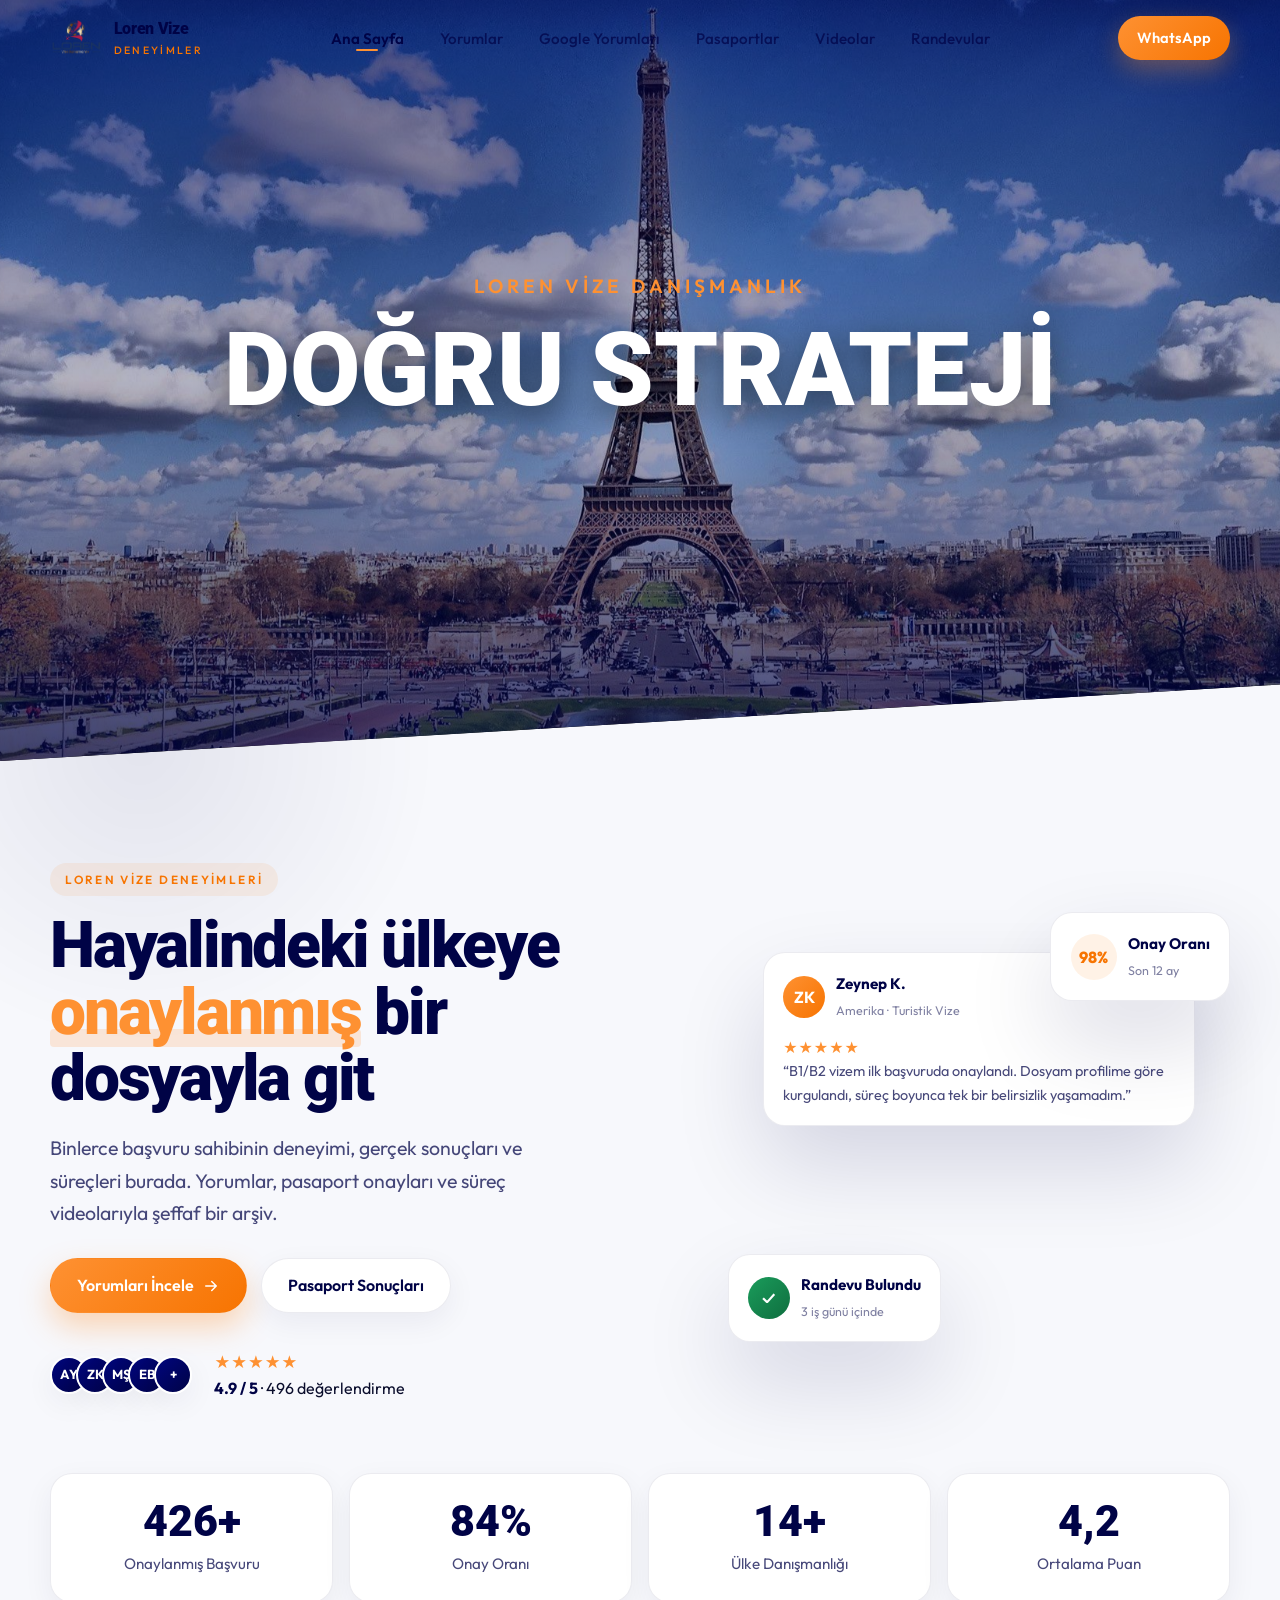
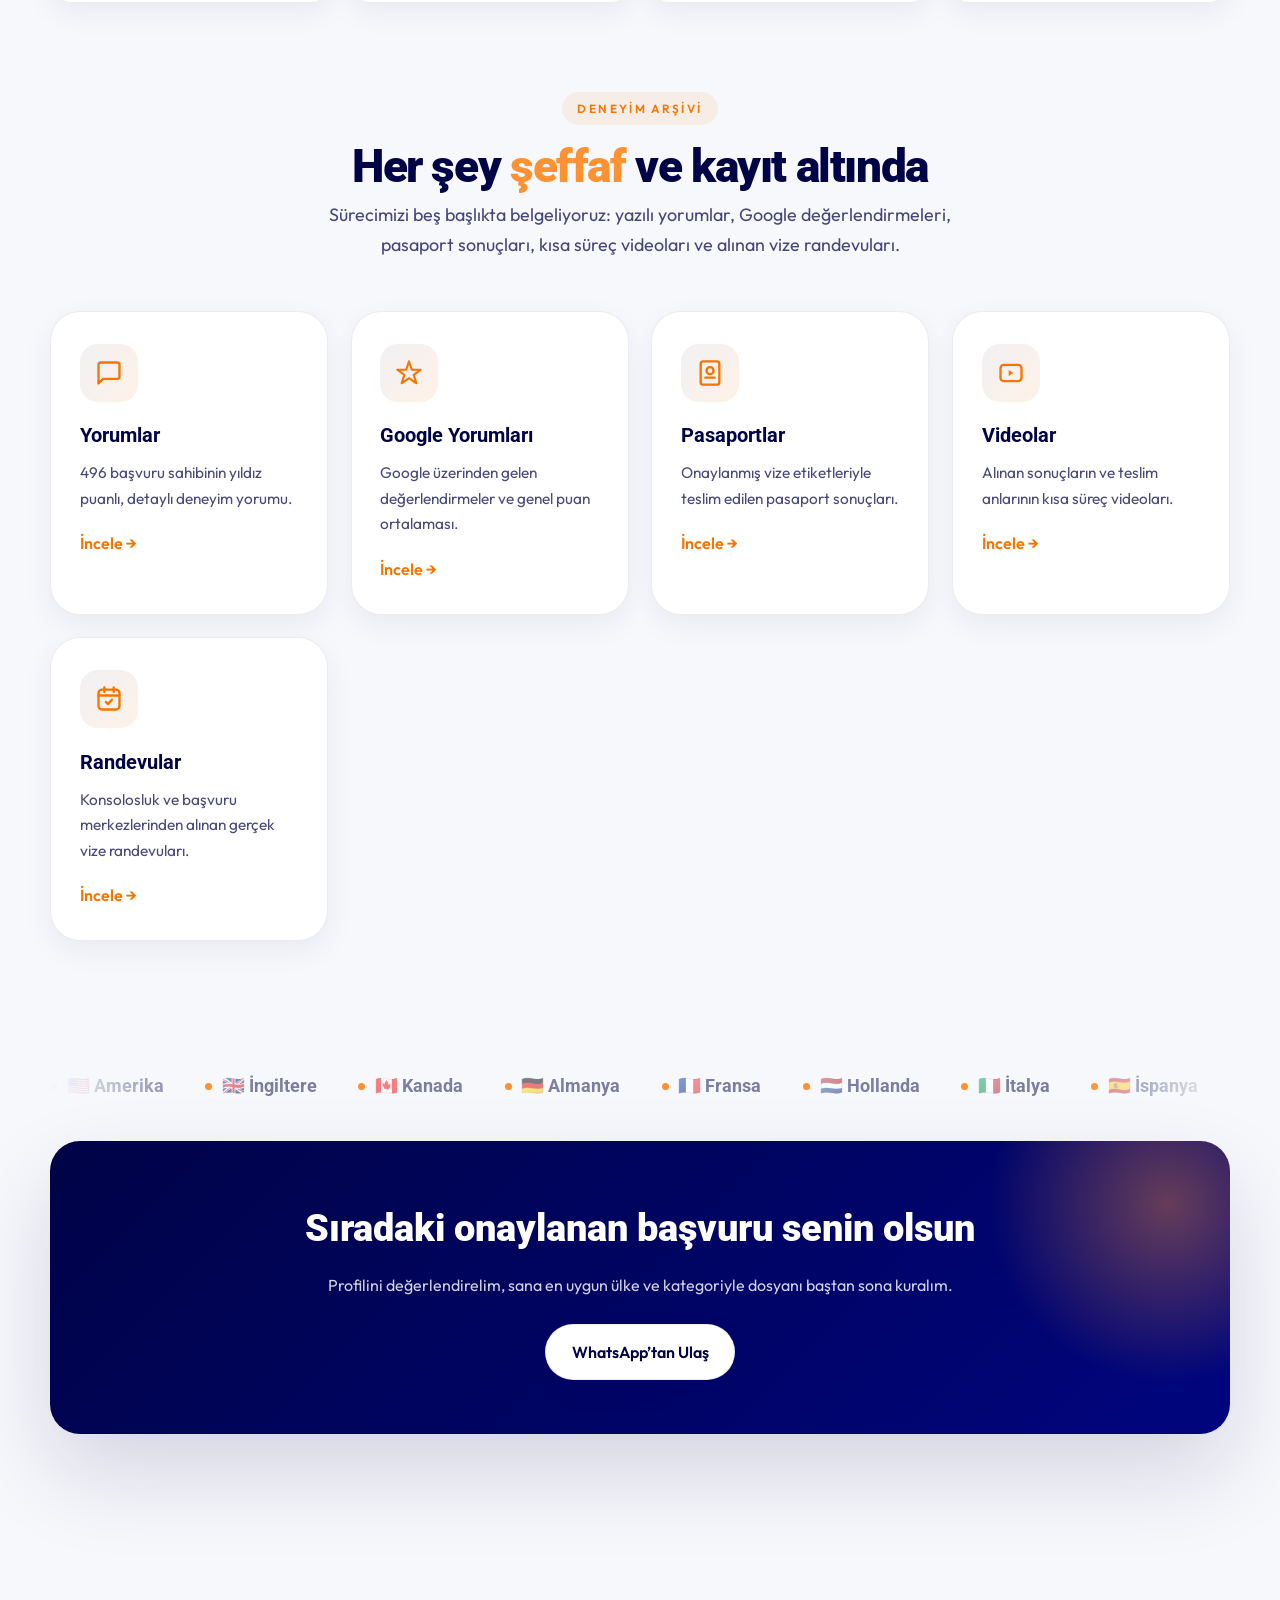
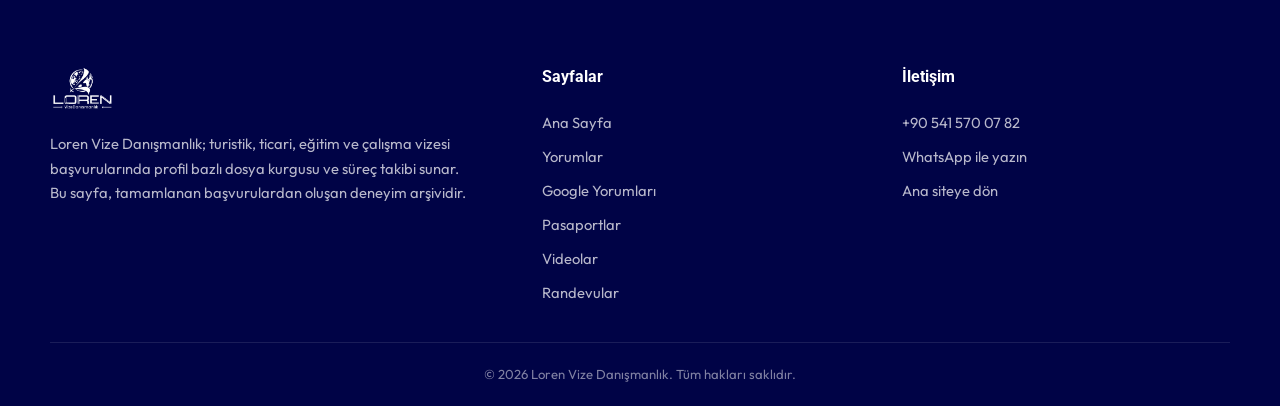
==== deneyimler.html @ 6b0c1088 "guncel" ====
<!doctype html>
<html lang="tr">
  <head>
    <meta charset="UTF-8" />
    <meta name="viewport" content="width=device-width, initial-scale=1.0" />
    <title>Loren Vize Deneyimler | Başarılı Vize Başvuruları</title>
    <meta
      name="description"
      content="Loren Vize Danışmanlık ile tamamlanan başarılı vize başvuruları, gerçek deneyimler, yorumlar, pasaport sonuçları ve süreç videoları."
    />
    <link rel="icon" href="logo.png" />
    <link rel="preconnect" href="https://fonts.googleapis.com" />
    <link rel="preconnect" href="https://fonts.gstatic.com" crossorigin />
    <link
      href="https://fonts.googleapis.com/css2?family=Outfit:wght@300;400;500;600;700&family=Roboto:wght@500;700;900&display=swap"
      rel="stylesheet"
    />
    <link rel="stylesheet" href="assets/site.css" />
  </head>
  <body>
    <div id="header-mount"></div>

    <main>
      <!-- 3D PARALLAX HERO -->
      <section class="hero-parallax-container" id="hero-container">
        <!-- Arka plan katmanı (z-1): çapraz geçişli görseller -->
        <div class="parallax-layer bg-layer" id="bg-layer">
          <img class="bg-slide active" src="assets/hero/bg1.jpg" alt="" onerror="this.style.display='none'" />
          <img class="bg-slide" src="assets/hero/bg2.jpg" alt="" onerror="this.style.display='none'" />
          <img class="bg-slide" src="assets/hero/bg3.jpg" alt="" onerror="this.style.display='none'" />
          <div class="bg-overlay"></div>
        </div>

        <!-- Yazı katmanı (z-2): ortalanmış, değişen başlık -->
        <div class="parallax-layer text-layer" id="text-layer">
          <div class="text-wrapper">
            <span class="eyebrow-text">Loren Vize Danışmanlık</span>
            <h1 class="main-title" id="rotating-text">DOĞRU STRATEJİ</h1>
          </div>
        </div>

        <!-- Ön plan katmanı (z-3): şeffaf PNG, alta yaslı -->
        <div class="parallax-layer fg-layer" id="fg-layer">
          <img src="assets/hero/people.png" alt="" onerror="this.style.display='none'" />
        </div>
      </section>

      <!-- HERO -->
      <section class="hero">
        <div class="container">
          <div class="hero-grid">
            <div class="hero-copy">
              <span class="eyebrow" data-reveal>Loren Vize Deneyimleri</span>
              <h1 data-reveal data-delay="1">
                Hayalindeki ülkeye <em>onaylanmış</em> bir dosyayla git
              </h1>
              <p class="lead" data-reveal data-delay="2">
                Binlerce başvuru sahibinin deneyimi, gerçek sonuçları ve
                süreçleri burada. Yorumlar, pasaport onayları ve süreç
                videolarıyla şeffaf bir arşiv.
              </p>
              <div class="hero-actions" data-reveal data-delay="3">
                <a class="btn btn-primary" href="yorumlar.html">
                  Yorumları İncele
                  <svg width="18" height="18" viewBox="0 0 24 24" fill="none">
                    <path d="M5 12h14M13 6l6 6-6 6" stroke="currentColor" stroke-width="2" stroke-linecap="round" stroke-linejoin="round"/>
                  </svg>
                </a>
                <a class="btn btn-ghost" href="pasaportlar.html">Pasaport Sonuçları</a>
              </div>
              <div class="hero-trust" data-reveal data-delay="4">
                <div class="avatars">
                  <span>AY</span><span>ZK</span><span>MŞ</span><span>EB</span><span>+</span>
                </div>
                <div>
                  <span class="stars">★★★★★</span>
                  <div><strong>4.9 / 5</strong> · 496 değerlendirme</div>
                </div>
              </div>
            </div>

            <div class="hero-visual" data-reveal data-delay="2">
              <div class="float-card float-card--main">
                <div class="rev-top">
                  <div class="ava">ZK</div>
                  <div class="who">
                    <b>Zeynep K.</b>
                    <small>Amerika · Turistik Vize</small>
                  </div>
                </div>
                <span class="stars">★★★★★</span>
                <p>“B1/B2 vizem ilk başvuruda onaylandı. Dosyam profilime göre kurgulandı, süreç boyunca tek bir belirsizlik yaşamadım.”</p>
              </div>
              <div class="float-card float-card--badge">
                <div class="badge-ring">98%</div>
                <div class="who"><b>Onay Oranı</b><small>Son 12 ay</small></div>
              </div>
              <div class="float-card float-card--mini">
                <div class="ava" style="background:linear-gradient(135deg,#1a9c5b,#0f6e3f)">✓</div>
                <div class="who"><b>Randevu Bulundu</b><small>3 iş günü içinde</small></div>
              </div>
            </div>
          </div>
        </div>
      </section>

      <!-- STATS -->
      <section class="section" style="padding-top:0">
        <div class="container">
          <div class="stats">
            <div class="stat-card" data-reveal>
              <div class="stat-num" data-count="496" data-suffix="+">0</div>
              <div class="stat-label">Onaylanmış Başvuru</div>
            </div>
            <div class="stat-card" data-reveal data-delay="1">
              <div class="stat-num" data-count="98" data-suffix="%">0</div>
              <div class="stat-label">Onay Oranı</div>
            </div>
            <div class="stat-card" data-reveal data-delay="2">
              <div class="stat-num" data-count="16" data-suffix="+">0</div>
              <div class="stat-label">Ülke Danışmanlığı</div>
            </div>
            <div class="stat-card" data-reveal data-delay="3">
              <div class="stat-num" data-count="4.9" data-decimals="1">0</div>
              <div class="stat-label">Ortalama Puan</div>
            </div>
          </div>
        </div>
      </section>

      <!-- QUICK LINKS -->
      <section class="section" style="padding-top:0">
        <div class="container">
          <div class="section-head">
            <span class="eyebrow" data-reveal>Deneyim Arşivi</span>
            <h2 class="section-title" data-reveal data-delay="1">
              Her şey <em>şeffaf</em> ve kayıt altında
            </h2>
            <p class="section-sub" data-reveal data-delay="2">
              Sürecimizi beş başlıkta belgeliyoruz: yazılı yorumlar, Google
              değerlendirmeleri, pasaport sonuçları, kısa süreç videoları ve
              alınan vize randevuları.
            </p>
          </div>

          <div class="cards">
            <a class="feature-card" href="yorumlar.html" data-reveal>
              <div class="feature-icon">
                <svg viewBox="0 0 24 24" fill="none"><path d="M21 15a2 2 0 0 1-2 2H7l-4 4V5a2 2 0 0 1 2-2h14a2 2 0 0 1 2 2z" stroke="currentColor" stroke-width="2" stroke-linecap="round" stroke-linejoin="round"/></svg>
              </div>
              <h3>Yorumlar</h3>
              <p>496 başvuru sahibinin yıldız puanlı, detaylı deneyim yorumu.</p>
              <span class="feature-link">İncele →</span>
            </a>
            <a class="feature-card" href="google-yorumlari.html" data-reveal data-delay="1">
              <div class="feature-icon">
                <svg viewBox="0 0 24 24" fill="none"><path d="M12 2l2.4 7.2H22l-6 4.4 2.3 7.2L12 16.4 5.7 20.8 8 13.6 2 9.2h7.6z" stroke="currentColor" stroke-width="1.8" stroke-linejoin="round"/></svg>
              </div>
              <h3>Google Yorumları</h3>
              <p>Google üzerinden gelen değerlendirmeler ve genel puan ortalaması.</p>
              <span class="feature-link">İncele →</span>
            </a>
            <a class="feature-card" href="pasaportlar.html" data-reveal data-delay="2">
              <div class="feature-icon">
                <svg viewBox="0 0 24 24" fill="none"><path d="M4 4a2 2 0 0 1 2-2h12a2 2 0 0 1 2 2v16a2 2 0 0 1-2 2H6a2 2 0 0 1-2-2z" stroke="currentColor" stroke-width="2"/><circle cx="12" cy="10" r="3" stroke="currentColor" stroke-width="2"/><path d="M8 16h8" stroke="currentColor" stroke-width="2" stroke-linecap="round"/></svg>
              </div>
              <h3>Pasaportlar</h3>
              <p>Onaylanmış vize etiketleriyle teslim edilen pasaport sonuçları.</p>
              <span class="feature-link">İncele →</span>
            </a>
            <a class="feature-card" href="videolar.html" data-reveal data-delay="3">
              <div class="feature-icon">
                <svg viewBox="0 0 24 24" fill="none"><rect x="3" y="5" width="18" height="14" rx="3" stroke="currentColor" stroke-width="2"/><path d="M10 9.5v5l4-2.5z" fill="currentColor"/></svg>
              </div>
              <h3>Videolar</h3>
              <p>Alınan sonuçların ve teslim anlarının kısa süreç videoları.</p>
              <span class="feature-link">İncele →</span>
            </a>
            <a class="feature-card" href="randevular.html" data-reveal data-delay="4">
              <div class="feature-icon">
                <svg viewBox="0 0 24 24" fill="none"><rect x="3" y="4" width="18" height="17" rx="3" stroke="currentColor" stroke-width="2"/><path d="M3 9h18M8 2v4M16 2v4" stroke="currentColor" stroke-width="2" stroke-linecap="round"/><path d="M9.3 14.6l1.8 1.8 3.4-3.8" stroke="currentColor" stroke-width="2" stroke-linecap="round" stroke-linejoin="round"/></svg>
              </div>
              <h3>Randevular</h3>
              <p>Konsolosluk ve başvuru merkezlerinden alınan gerçek vize randevuları.</p>
              <span class="feature-link">İncele →</span>
            </a>
          </div>
        </div>
      </section>

      <!-- MARQUEE -->
      <section class="section" style="padding-block:clamp(1.5rem,4vw,2.5rem)">
        <div class="container">
          <div class="marquee" data-reveal>
            <div class="marquee-track" id="countryMarquee"></div>
          </div>
        </div>
      </section>

      <!-- CTA -->
      <section class="section" style="padding-top:0">
        <div class="container">
          <div class="cta-band" data-reveal>
            <h2>Sıradaki onaylanan başvuru senin olsun</h2>
            <p>
              Profilini değerlendirelim, sana en uygun ülke ve kategoriyle
              dosyanı baştan sona kuralım.
            </p>
            <a class="btn btn-ghost" id="ctaWhats" href="#" target="_blank" rel="noreferrer">
              WhatsApp’tan Ulaş
            </a>
          </div>
        </div>
      </section>
    </main>

    <div id="footer-mount"></div>

    <script src="assets/site.js"></script>
    <script>
      document.addEventListener("loren:ready", function () {
        var cta = document.getElementById("ctaWhats");
        if (cta) cta.href = window.LorenUtil.whatsapp;
        var countries = [
          "🇺🇸 Amerika", "🇬🇧 İngiltere", "🇨🇦 Kanada", "🇩🇪 Almanya",
          "🇫🇷 Fransa", "🇳🇱 Hollanda", "🇮🇹 İtalya", "🇪🇸 İspanya",
          "🇪🇺 Schengen", "🇦🇪 Dubai", "🇨🇭 İsviçre", "🇬🇷 Yunanistan",
          "🇦🇹 Avusturya", "🇧🇪 Belçika", "🇯🇵 Japonya",
        ];
        var track = document.getElementById("countryMarquee");
        if (track) {
          var html = countries
            .concat(countries)
            .map(function (c) {
              return "<span>" + c + "</span>";
            })
            .join("");
          track.innerHTML = html;
        }
      });
    </script>
  </body>
</html>
---- assets/site.css ----
/* ============================================================
   Loren Vize Deneyimler — paylaşımlı stil
   Renk paleti vize360 temasından alınmıştır.
   ============================================================ */
:root {
  --navy: #000346;
  --navy-light: #00057e;
  --navy-dark: #00010e;
  --orange: #fe9132;
  --orange-light: #feaf6a;
  --orange-dark: #f77401;

  --ink: #0a0d2c;
  --ink-soft: rgba(0, 3, 70, 0.72);
  --ink-faint: rgba(0, 3, 70, 0.5);
  --line: rgba(0, 3, 70, 0.08);
  --line-soft: rgba(0, 3, 70, 0.05);

  --bg: #f7f8fc;
  --surface: #ffffff;
  --shadow-sm: 0 10px 30px rgba(0, 3, 70, 0.06);
  --shadow-md: 0 22px 50px rgba(0, 3, 70, 0.1);
  --shadow-lg: 0 40px 90px rgba(0, 3, 70, 0.14);

  --radius: 22px;
  --radius-lg: 30px;
  --maxw: 1180px;

  --header-h: 76px;
  --ease: cubic-bezier(0.22, 1, 0.36, 1);
}

* {
  box-sizing: border-box;
}

html {
  scroll-behavior: smooth;
}

body {
  margin: 0;
  font-family: "Outfit", system-ui, -apple-system, sans-serif;
  color: var(--ink);
  background: var(--bg);
  line-height: 1.65;
  overflow-x: hidden;
  -webkit-font-smoothing: antialiased;
}

img {
  max-width: 100%;
  display: block;
}

a {
  color: inherit;
  text-decoration: none;
}

.container {
  width: min(100% - 2.5rem, var(--maxw));
  margin-inline: auto;
}

/* Decorative background blobs */
body::before,
body::after {
  content: "";
  position: fixed;
  z-index: -1;
  border-radius: 50%;
  filter: blur(14px);
  pointer-events: none;
}
body::before {
  top: -12vh;
  right: -10vw;
  width: 42vw;
  height: 42vw;
  min-width: 360px;
  min-height: 360px;
  background: radial-gradient(circle, rgba(254, 145, 50, 0.14), transparent 70%);
}
body::after {
  bottom: -16vh;
  left: -12vw;
  width: 46vw;
  height: 46vw;
  min-width: 380px;
  min-height: 380px;
  background: radial-gradient(circle, rgba(0, 3, 70, 0.08), transparent 70%);
}

/* ============================================================
   Header / Nav
   ============================================================ */
.site-header {
  position: sticky;
  top: 0;
  z-index: 50;
  transition: background 0.4s var(--ease), box-shadow 0.4s var(--ease),
    backdrop-filter 0.4s var(--ease);
}
.site-header.scrolled {
  background: rgba(255, 255, 255, 0.82);
  backdrop-filter: blur(16px);
  box-shadow: 0 1px 0 var(--line), 0 14px 30px rgba(0, 3, 70, 0.06);
}
.nav {
  height: var(--header-h);
  display: flex;
  align-items: center;
  justify-content: space-between;
  gap: 1rem;
}
.nav-brand {
  display: flex;
  align-items: center;
  gap: 0.7rem;
  font-family: "Roboto", sans-serif;
  font-weight: 900;
  letter-spacing: -0.02em;
  color: var(--navy);
}
.nav-brand img {
  height: 42px;
  width: auto;
}
.nav-brand small {
  display: block;
  font-family: "Outfit", sans-serif;
  font-weight: 500;
  font-size: 0.66rem;
  letter-spacing: 0.22em;
  color: var(--orange-dark);
}
.nav-links {
  display: flex;
  align-items: center;
  gap: 0.35rem;
  list-style: none;
  margin: 0;
  padding: 0;
}
.nav-links a {
  position: relative;
  padding: 0.55rem 0.95rem;
  border-radius: 999px;
  font-size: 0.95rem;
  font-weight: 500;
  color: var(--ink-soft);
  transition: color 0.25s var(--ease), background 0.25s var(--ease);
}
.nav-links a::after {
  content: "";
  position: absolute;
  left: 50%;
  bottom: 0.32rem;
  width: 0;
  height: 2px;
  border-radius: 2px;
  background: var(--orange);
  transform: translateX(-50%);
  transition: width 0.3s var(--ease);
}
.nav-links a:hover {
  color: var(--navy);
  background: rgba(0, 3, 70, 0.04);
}
.nav-links a.active {
  color: var(--navy);
  font-weight: 600;
}
.nav-links a.active::after {
  width: 22px;
}
.nav-cta {
  display: inline-flex;
  align-items: center;
  gap: 0.45rem;
  padding: 0.6rem 1.2rem;
  border-radius: 999px;
  font-weight: 600;
  font-size: 0.92rem;
  color: #fff;
  background: linear-gradient(135deg, var(--orange), var(--orange-dark));
  box-shadow: 0 10px 24px rgba(254, 145, 50, 0.35);
  transition: transform 0.25s var(--ease), box-shadow 0.25s var(--ease);
}
.nav-cta:hover {
  transform: translateY(-2px);
  box-shadow: 0 16px 32px rgba(254, 145, 50, 0.45);
}
.nav-toggle {
  display: none;
  width: 44px;
  height: 44px;
  border: 1px solid var(--line);
  border-radius: 12px;
  background: #fff;
  cursor: pointer;
  flex-direction: column;
  align-items: center;
  justify-content: center;
  gap: 5px;
}
.nav-toggle span {
  width: 20px;
  height: 2px;
  background: var(--navy);
  border-radius: 2px;
  transition: transform 0.3s var(--ease), opacity 0.3s var(--ease);
}

/* ============================================================
   Section helpers
   ============================================================ */
.section {
  padding: clamp(3rem, 7vw, 6rem) 0;
}
.section-head {
  max-width: 640px;
  margin: 0 auto clamp(2rem, 4vw, 3.2rem);
  text-align: center;
}
.eyebrow {
  display: inline-flex;
  align-items: center;
  gap: 0.5rem;
  padding: 0.4rem 0.95rem;
  border-radius: 999px;
  background: rgba(254, 145, 50, 0.1);
  color: var(--orange-dark);
  font-size: 0.74rem;
  font-weight: 600;
  letter-spacing: 0.2em;
  text-transform: uppercase;
}
.section-title {
  margin: 1rem 0 0.6rem;
  font-family: "Roboto", sans-serif;
  font-weight: 900;
  letter-spacing: -0.03em;
  line-height: 1.08;
  font-size: clamp(1.8rem, 4vw, 2.9rem);
  color: var(--navy);
}
.section-title em {
  font-style: normal;
  color: var(--orange);
}
.section-sub {
  margin: 0;
  color: var(--ink-soft);
  font-size: clamp(1rem, 1.6vw, 1.12rem);
}

/* ============================================================
   Buttons
   ============================================================ */
.btn {
  display: inline-flex;
  align-items: center;
  gap: 0.55rem;
  padding: 0.85rem 1.6rem;
  border-radius: 999px;
  font-weight: 600;
  font-size: 1rem;
  cursor: pointer;
  border: 1px solid transparent;
  transition: transform 0.25s var(--ease), box-shadow 0.25s var(--ease),
    background 0.25s var(--ease), color 0.25s var(--ease);
}
.btn-primary {
  color: #fff;
  background: linear-gradient(135deg, var(--orange), var(--orange-dark));
  box-shadow: 0 14px 30px rgba(254, 145, 50, 0.35);
}
.btn-primary:hover {
  transform: translateY(-3px);
  box-shadow: 0 20px 40px rgba(254, 145, 50, 0.45);
}
.btn-ghost {
  color: var(--navy);
  background: #fff;
  border-color: var(--line);
  box-shadow: var(--shadow-sm);
}
.btn-ghost:hover {
  transform: translateY(-3px);
  box-shadow: var(--shadow-md);
}

/* ============================================================
   Hero
   ============================================================ */
.hero {
  position: relative;
  padding: clamp(3rem, 8vw, 6.5rem) 0 clamp(2.5rem, 6vw, 4.5rem);
}
.hero-grid {
  display: grid;
  grid-template-columns: 1.1fr 0.9fr;
  gap: clamp(2rem, 5vw, 4rem);
  align-items: center;
}
.hero h1 {
  font-family: "Roboto", sans-serif;
  font-weight: 900;
  letter-spacing: -0.035em;
  line-height: 1.04;
  font-size: clamp(2.3rem, 5.4vw, 4rem);
  color: var(--navy);
  margin: 1.1rem 0 1.1rem;
}
.hero h1 em {
  font-style: normal;
  position: relative;
  color: var(--orange);
  white-space: nowrap;
}
.hero h1 em::after {
  content: "";
  position: absolute;
  left: 0;
  right: 0;
  bottom: 0.05em;
  height: 0.28em;
  background: rgba(254, 145, 50, 0.18);
  border-radius: 4px;
  z-index: -1;
}
.hero p.lead {
  font-size: clamp(1.05rem, 1.8vw, 1.22rem);
  color: var(--ink-soft);
  max-width: 34rem;
}
.hero-actions {
  display: flex;
  flex-wrap: wrap;
  gap: 0.9rem;
  margin-top: 1.8rem;
}
.hero-trust {
  display: flex;
  align-items: center;
  gap: 1.4rem;
  margin-top: 2.2rem;
  flex-wrap: wrap;
}
.hero-trust .stars {
  font-size: 1.1rem;
}
.hero-trust strong {
  color: var(--navy);
}
.avatars {
  display: flex;
}
.avatars span {
  width: 38px;
  height: 38px;
  border-radius: 50%;
  border: 2px solid #fff;
  margin-left: -12px;
  display: grid;
  place-items: center;
  font-size: 0.82rem;
  font-weight: 700;
  color: #fff;
  background: linear-gradient(135deg, var(--navy-light), var(--navy));
  box-shadow: var(--shadow-sm);
}
.avatars span:first-child {
  margin-left: 0;
}

/* Hero visual card stack */
.hero-visual {
  position: relative;
  min-height: 420px;
}
.float-card {
  position: absolute;
  background: var(--surface);
  border: 1px solid var(--line);
  border-radius: var(--radius);
  box-shadow: var(--shadow-lg);
  padding: 1.1rem 1.2rem;
}
.float-card--main {
  inset: 0 0 auto 0;
  margin: 0 auto;
  width: 86%;
  top: 30px;
  z-index: 2;
}
.float-card--badge {
  top: -10px;
  right: 0;
  display: flex;
  align-items: center;
  gap: 0.7rem;
  z-index: 3;
  animation: floaty 5s ease-in-out infinite;
}
.float-card--mini {
  bottom: 0;
  left: 0;
  z-index: 3;
  display: flex;
  align-items: center;
  gap: 0.7rem;
  animation: floaty 6s ease-in-out infinite reverse;
}
.float-card .rev-top {
  display: flex;
  align-items: center;
  gap: 0.7rem;
  margin-bottom: 0.7rem;
}
.float-card .ava {
  width: 42px;
  height: 42px;
  border-radius: 50%;
  background: linear-gradient(135deg, var(--orange), var(--orange-dark));
  color: #fff;
  display: grid;
  place-items: center;
  font-weight: 700;
}
.float-card .who b {
  display: block;
  color: var(--navy);
  font-size: 0.95rem;
}
.float-card .who small {
  color: var(--ink-faint);
  font-size: 0.78rem;
}
.float-card p {
  margin: 0;
  font-size: 0.9rem;
  color: var(--ink-soft);
}
.badge-ring {
  width: 46px;
  height: 46px;
  border-radius: 50%;
  display: grid;
  place-items: center;
  background: rgba(254, 145, 50, 0.12);
  color: var(--orange-dark);
  font-weight: 800;
}

@keyframes floaty {
  0%,
  100% {
    transform: translateY(0);
  }
  50% {
    transform: translateY(-12px);
  }
}

/* ============================================================
   Stats strip
   ============================================================ */
.stats {
  display: grid;
  grid-template-columns: repeat(4, 1fr);
  gap: 1rem;
}
.stat-card {
  background: var(--surface);
  border: 1px solid var(--line);
  border-radius: var(--radius);
  padding: 1.6rem 1.4rem;
  text-align: center;
  box-shadow: var(--shadow-sm);
  transition: transform 0.3s var(--ease), box-shadow 0.3s var(--ease);
}
.stat-card:hover {
  transform: translateY(-6px);
  box-shadow: var(--shadow-md);
}
.stat-num {
  font-family: "Roboto", sans-serif;
  font-weight: 900;
  font-size: clamp(1.9rem, 4vw, 2.7rem);
  color: var(--navy);
  line-height: 1;
}
.stat-num em {
  font-style: normal;
  color: var(--orange);
}
.stat-label {
  margin-top: 0.5rem;
  color: var(--ink-soft);
  font-size: 0.95rem;
}

/* ============================================================
   Feature / quicklink cards
   ============================================================ */
.cards {
  display: grid;
  grid-template-columns: repeat(auto-fit, minmax(250px, 1fr));
  gap: 1.4rem;
}
.feature-card {
  position: relative;
  background: var(--surface);
  border: 1px solid var(--line);
  border-radius: var(--radius-lg);
  padding: 2rem 1.8rem;
  overflow: hidden;
  box-shadow: var(--shadow-sm);
  transition: transform 0.35s var(--ease), box-shadow 0.35s var(--ease);
}
.feature-card::before {
  content: "";
  position: absolute;
  inset: 0;
  background: linear-gradient(160deg, rgba(254, 145, 50, 0.08), transparent 55%);
  opacity: 0;
  transition: opacity 0.35s var(--ease);
}
.feature-card:hover {
  transform: translateY(-8px);
  box-shadow: var(--shadow-lg);
}
.feature-card:hover::before {
  opacity: 1;
}
.feature-icon {
  position: relative;
  width: 58px;
  height: 58px;
  border-radius: 18px;
  display: grid;
  place-items: center;
  background: linear-gradient(135deg, rgba(0, 3, 70, 0.06), rgba(254, 145, 50, 0.12));
  color: var(--orange-dark);
  margin-bottom: 1.1rem;
}
.feature-icon svg {
  width: 28px;
  height: 28px;
}
.feature-card h3 {
  position: relative;
  margin: 0 0 0.5rem;
  font-family: "Roboto", sans-serif;
  font-size: 1.25rem;
  color: var(--navy);
}
.feature-card p {
  position: relative;
  margin: 0 0 1.2rem;
  color: var(--ink-soft);
  font-size: 0.96rem;
}
.feature-link {
  position: relative;
  display: inline-flex;
  align-items: center;
  gap: 0.4rem;
  font-weight: 600;
  color: var(--orange-dark);
  transition: gap 0.25s var(--ease);
}
.feature-card:hover .feature-link {
  gap: 0.75rem;
}

/* ============================================================
   Marquee
   ============================================================ */
.marquee {
  overflow: hidden;
  -webkit-mask-image: linear-gradient(90deg, transparent, #000 12%, #000 88%, transparent);
  mask-image: linear-gradient(90deg, transparent, #000 12%, #000 88%, transparent);
}
.marquee-track {
  display: flex;
  gap: 2.6rem;
  width: max-content;
  animation: marquee 32s linear infinite;
}
.marquee:hover .marquee-track {
  animation-play-state: paused;
}
.marquee-track span {
  font-family: "Roboto", sans-serif;
  font-weight: 700;
  font-size: 1.15rem;
  color: var(--ink-faint);
  white-space: nowrap;
  display: inline-flex;
  align-items: center;
  gap: 0.6rem;
}
.marquee-track span::before {
  content: "";
  width: 7px;
  height: 7px;
  border-radius: 50%;
  background: var(--orange);
}
@keyframes marquee {
  to {
    transform: translateX(-50%);
  }
}

/* ============================================================
   Reviews
   ============================================================ */
.stars {
  color: var(--orange);
  letter-spacing: 1px;
  font-size: 1rem;
  line-height: 1;
}
.stars .empty {
  color: rgba(0, 3, 70, 0.16);
}

.rating-overview {
  display: grid;
  grid-template-columns: 260px 1fr;
  gap: 2rem;
  align-items: center;
  background: var(--surface);
  border: 1px solid var(--line);
  border-radius: var(--radius-lg);
  padding: 2rem;
  box-shadow: var(--shadow-sm);
  margin-bottom: 2.4rem;
}
.rating-score {
  text-align: center;
}
.rating-score .big {
  font-family: "Roboto", sans-serif;
  font-weight: 900;
  font-size: 4rem;
  line-height: 1;
  color: var(--navy);
}
.rating-score .stars {
  font-size: 1.3rem;
  margin: 0.5rem 0;
}
.rating-score small {
  color: var(--ink-faint);
}
.rating-bars {
  display: grid;
  gap: 0.55rem;
}
.rating-bar {
  display: grid;
  grid-template-columns: 52px 1fr 44px;
  align-items: center;
  gap: 0.8rem;
  font-size: 0.88rem;
  color: var(--ink-soft);
}
.bar-track {
  height: 9px;
  border-radius: 999px;
  background: rgba(0, 3, 70, 0.07);
  overflow: hidden;
}
.bar-fill {
  height: 100%;
  border-radius: 999px;
  background: linear-gradient(90deg, var(--orange-light), var(--orange-dark));
  width: 0;
  transition: width 1.1s var(--ease);
}

.review-toolbar {
  display: flex;
  flex-wrap: wrap;
  gap: 0.7rem;
  align-items: center;
  justify-content: space-between;
  margin-bottom: 1.8rem;
}
.filter-pills {
  display: flex;
  flex-wrap: wrap;
  gap: 0.5rem;
}
.pill {
  padding: 0.5rem 1rem;
  border-radius: 999px;
  border: 1px solid var(--line);
  background: #fff;
  color: var(--ink-soft);
  font-size: 0.88rem;
  font-weight: 500;
  cursor: pointer;
  transition: all 0.25s var(--ease);
}
.pill:hover {
  border-color: var(--orange-light);
  color: var(--navy);
}
.pill.active {
  background: var(--navy);
  border-color: var(--navy);
  color: #fff;
}
.search-box {
  position: relative;
  flex: 1;
  min-width: 220px;
  max-width: 320px;
}
.search-box input {
  width: 100%;
  padding: 0.65rem 1rem 0.65rem 2.6rem;
  border-radius: 999px;
  border: 1px solid var(--line);
  background: #fff;
  font-family: inherit;
  font-size: 0.92rem;
  color: var(--ink);
  outline: none;
  transition: border-color 0.25s var(--ease), box-shadow 0.25s var(--ease);
}
.search-box input:focus {
  border-color: var(--orange);
  box-shadow: 0 0 0 4px rgba(254, 145, 50, 0.12);
}
.search-box svg {
  position: absolute;
  left: 0.95rem;
  top: 50%;
  transform: translateY(-50%);
  width: 18px;
  height: 18px;
  color: var(--ink-faint);
}

.reviews-grid {
  display: grid;
  grid-template-columns: repeat(auto-fill, minmax(320px, 1fr));
  gap: 1.3rem;
}
.review-card {
  background: var(--surface);
  border: 1px solid var(--line);
  border-radius: var(--radius);
  padding: 1.5rem;
  box-shadow: var(--shadow-sm);
  transition: transform 0.3s var(--ease), box-shadow 0.3s var(--ease);
  display: flex;
  flex-direction: column;
  gap: 0.85rem;
}
.review-card:hover {
  transform: translateY(-5px);
  box-shadow: var(--shadow-md);
}
.review-head {
  display: flex;
  align-items: center;
  gap: 0.8rem;
}
.review-ava {
  width: 46px;
  height: 46px;
  border-radius: 50%;
  flex: 0 0 auto;
  display: grid;
  place-items: center;
  color: #fff;
  font-weight: 700;
  font-size: 1rem;
}
.review-who b {
  display: block;
  color: var(--navy);
  font-size: 1rem;
}
.review-who small {
  color: var(--ink-faint);
  font-size: 0.8rem;
}
.review-meta {
  display: flex;
  align-items: center;
  justify-content: space-between;
  gap: 0.5rem;
}
.review-tag {
  font-size: 0.72rem;
  font-weight: 600;
  letter-spacing: 0.04em;
  padding: 0.28rem 0.7rem;
  border-radius: 999px;
  background: rgba(0, 3, 70, 0.05);
  color: var(--navy-light);
}
.review-text {
  margin: 0;
  color: var(--ink-soft);
  font-size: 0.95rem;
  flex: 1;
}
.review-foot {
  display: flex;
  align-items: center;
  justify-content: space-between;
  border-top: 1px solid var(--line-soft);
  padding-top: 0.8rem;
  font-size: 0.8rem;
  color: var(--ink-faint);
}
.verified {
  display: inline-flex;
  align-items: center;
  gap: 0.32rem;
  color: #1a9c5b;
  font-weight: 600;
}
.verified svg {
  width: 14px;
  height: 14px;
}
.load-more-wrap {
  text-align: center;
  margin-top: 2.4rem;
}
.muted-count {
  text-align: center;
  margin-top: 0.9rem;
  color: var(--ink-faint);
  font-size: 0.88rem;
}

/* ============================================================
   Google reviews
   ============================================================ */
.google-summary {
  display: flex;
  align-items: center;
  gap: 1.4rem;
  flex-wrap: wrap;
  justify-content: center;
  background: var(--surface);
  border: 1px solid var(--line);
  border-radius: var(--radius-lg);
  padding: 1.8rem 2rem;
  box-shadow: var(--shadow-sm);
  margin-bottom: 2.4rem;
}
.google-logo {
  font-family: "Roboto", sans-serif;
  font-weight: 700;
  font-size: 1.5rem;
  letter-spacing: -0.02em;
}
.google-logo .b {
  color: #4285f4;
}
.google-logo .r {
  color: #ea4335;
}
.google-logo .y {
  color: #fbbc05;
}
.google-logo .g {
  color: #34a853;
}
.google-summary .divider {
  width: 1px;
  height: 46px;
  background: var(--line);
}
.google-card .review-head .gicon {
  margin-left: auto;
}
.gicon {
  width: 22px;
  height: 22px;
}

/* ============================================================
   Passports gallery
   ============================================================ */
.passport-grid {
  display: grid;
  grid-template-columns: repeat(auto-fill, minmax(260px, 1fr));
  gap: 1.4rem;
}
.passport-card {
  position: relative;
  border-radius: var(--radius);
  overflow: hidden;
  background: var(--surface);
  border: 1px solid var(--line);
  box-shadow: var(--shadow-sm);
  transition: transform 0.35s var(--ease), box-shadow 0.35s var(--ease);
}
.passport-card:hover {
  transform: translateY(-6px);
  box-shadow: var(--shadow-lg);
}
.passport-visual {
  position: relative;
  aspect-ratio: 4 / 3;
  display: grid;
  place-items: center;
  background: linear-gradient(150deg, var(--navy), var(--navy-light));
  color: #fff;
  overflow: hidden;
}
.passport-visual img {
  position: absolute;
  inset: 0;
  width: 100%;
  height: 100%;
  object-fit: cover;
}
.passport-visual::after {
  content: "";
  position: absolute;
  inset: 0;
  background: radial-gradient(circle at 30% 20%, rgba(254, 145, 50, 0.25), transparent 60%);
}
.passport-emoji {
  position: relative;
  font-size: 3.4rem;
  z-index: 1;
}
.passport-stamp {
  position: absolute;
  top: 12px;
  right: 12px;
  z-index: 2;
  transform: rotate(-12deg);
  padding: 0.35rem 0.7rem;
  border: 2px solid rgba(255, 255, 255, 0.85);
  border-radius: 8px;
  font-size: 0.7rem;
  font-weight: 800;
  letter-spacing: 0.08em;
  color: #fff;
  background: rgba(254, 145, 50, 0.25);
  text-transform: uppercase;
}
.passport-body {
  padding: 1.1rem 1.3rem 1.4rem;
}
.passport-body h3 {
  margin: 0 0 0.3rem;
  font-family: "Roboto", sans-serif;
  font-size: 1.15rem;
  color: var(--navy);
}
.passport-body p {
  margin: 0;
  color: var(--ink-soft);
  font-size: 0.9rem;
}
.passport-body .chip {
  display: inline-block;
  margin-top: 0.8rem;
  font-size: 0.74rem;
  font-weight: 600;
  padding: 0.3rem 0.7rem;
  border-radius: 999px;
  background: rgba(254, 145, 50, 0.1);
  color: var(--orange-dark);
}
.privacy-note {
  text-align: center;
  margin-top: 2rem;
  color: var(--ink-faint);
  font-size: 0.85rem;
}

/* ============================================================
   Videos
   ============================================================ */
.video-grid {
  display: grid;
  grid-template-columns: repeat(auto-fill, minmax(300px, 1fr));
  gap: 1.5rem;
}
.video-card {
  position: relative;
  border-radius: var(--radius);
  overflow: hidden;
  background: transparent;
  border: 0;
  box-shadow: var(--shadow-sm);
  transition: transform 0.35s var(--ease), box-shadow 0.35s var(--ease);
}
.video-card:hover {
  transform: translateY(-6px);
  box-shadow: var(--shadow-lg);
}
.video-frame {
  position: relative;
  width: 100%;
  aspect-ratio: 9 / 16;
  border-radius: inherit;
  background: transparent;
  overflow: hidden;
}
.video-frame video {
  position: absolute;
  inset: -1px;
  width: calc(100% + 2px);
  height: calc(100% + 2px);
  object-fit: cover;
  display: block;
  border-radius: inherit;
  transform: scale(1.015);
}
.play-btn {
  position: absolute;
  inset: 0;
  margin: auto;
  width: 68px;
  height: 68px;
  border: none;
  border-radius: 50%;
  background: rgba(255, 255, 255, 0.92);
  color: var(--orange-dark);
  display: grid;
  place-items: center;
  cursor: pointer;
  box-shadow: 0 12px 30px rgba(0, 0, 0, 0.3);
  transition: transform 0.25s var(--ease), background 0.25s var(--ease);
}
.play-btn::before {
  content: "";
  position: absolute;
  inset: -10px;
  border-radius: 50%;
  border: 2px solid rgba(255, 255, 255, 0.5);
  animation: pulse-ring 2.4s ease-out infinite;
}
.play-btn svg {
  width: 26px;
  height: 26px;
  margin-left: 3px;
}
.video-card:hover .play-btn {
  transform: scale(1.08);
}
.video-card.playing .play-btn {
  opacity: 0;
  pointer-events: none;
}
@keyframes pulse-ring {
  0% {
    transform: scale(0.9);
    opacity: 0.8;
  }
  100% {
    transform: scale(1.4);
    opacity: 0;
  }
}
.video-info {
  padding: 1rem 1.2rem 1.3rem;
}
.video-info h3 {
  margin: 0 0 0.25rem;
  font-family: "Roboto", sans-serif;
  font-size: 1.1rem;
  color: var(--navy);
}
.video-info p {
  margin: 0;
  font-size: 0.88rem;
  color: var(--ink-soft);
}

/* Lightbox */
.lightbox {
  position: fixed;
  inset: 0;
  z-index: 200;
  display: none;
  place-items: center;
  background: rgba(0, 1, 14, 0.82);
  backdrop-filter: blur(6px);
  padding: 1.5rem;
}
.lightbox.open {
  display: grid;
  animation: fade-in 0.3s var(--ease);
}
.lightbox-inner {
  position: relative;
  width: min(100%, 420px);
  border-radius: var(--radius);
  overflow: hidden;
  box-shadow: var(--shadow-lg);
}
.lightbox-inner video {
  width: 100%;
  display: block;
  background: #000;
}
.lightbox-close {
  position: absolute;
  top: -3rem;
  right: 0;
  width: 40px;
  height: 40px;
  border: none;
  border-radius: 50%;
  background: #fff;
  color: var(--navy);
  font-size: 1.3rem;
  cursor: pointer;
}
@keyframes fade-in {
  from {
    opacity: 0;
  }
  to {
    opacity: 1;
  }
}

/* ============================================================
   Randevular (appointments) + medya yorum kartları
   ============================================================ */
.appt-grid {
  display: grid;
  grid-template-columns: repeat(auto-fill, minmax(280px, 1fr));
  gap: 1.4rem;
}
.appt-card,
.result-card {
  display: flex;
  flex-direction: column;
  background: var(--surface);
  border: 1px solid var(--line);
  border-radius: var(--radius);
  overflow: hidden;
  box-shadow: var(--shadow-sm);
  transition: transform 0.35s var(--ease), box-shadow 0.35s var(--ease);
}
.appt-card:hover,
.result-card:hover {
  transform: translateY(-6px);
  box-shadow: var(--shadow-lg);
}
.appt-visual {
  position: relative;
  aspect-ratio: 4 / 5;
  background: linear-gradient(150deg, var(--navy), var(--navy-light));
  overflow: hidden;
  cursor: zoom-in;
}
.appt-visual img {
  position: absolute;
  inset: 0;
  width: 100%;
  height: 100%;
  object-fit: cover;
  object-position: top center;
  transition: transform 0.5s var(--ease);
}
.appt-card:hover .appt-visual img {
  transform: scale(1.04);
}
.appt-stamp {
  position: absolute;
  top: 12px;
  left: 12px;
  z-index: 2;
  display: inline-flex;
  align-items: center;
  gap: 0.35rem;
  padding: 0.35rem 0.7rem;
  border-radius: 999px;
  font-size: 0.7rem;
  font-weight: 800;
  letter-spacing: 0.04em;
  color: #fff;
  background: rgba(26, 156, 91, 0.92);
  text-transform: uppercase;
  box-shadow: 0 6px 16px rgba(0, 0, 0, 0.2);
}
.appt-zoom {
  position: absolute;
  bottom: 12px;
  right: 12px;
  z-index: 2;
  width: 34px;
  height: 34px;
  display: grid;
  place-items: center;
  border-radius: 50%;
  background: rgba(255, 255, 255, 0.92);
  color: var(--navy);
  opacity: 0;
  transform: scale(0.9);
  transition: opacity 0.25s var(--ease), transform 0.25s var(--ease);
}
.appt-card:hover .appt-zoom {
  opacity: 1;
  transform: scale(1);
}
.appt-zoom svg {
  width: 16px;
  height: 16px;
}

/* Pasaport sonuç kartları: video + yorum gövdesi */
.result-card.video-card {
  background: var(--surface);
  border: 1px solid var(--line);
}
.result-card .video-frame {
  border-radius: 0;
}

/* Bir medyanın altındaki ortak yorum bloğu */
.media-comment {
  padding: 1.1rem 1.2rem 1.3rem;
  display: flex;
  flex-direction: column;
  gap: 0.7rem;
}
.media-comment .review-text {
  font-size: 0.9rem;
}

/* Görsel için lightbox varyantı */
.lightbox-inner--img {
  width: auto;
  max-width: min(100%, 880px);
  background: transparent;
  box-shadow: none;
  overflow: visible;
}
.lightbox-inner--img img {
  width: auto;
  height: auto;
  max-width: 100%;
  max-height: 84vh;
  border-radius: var(--radius);
  box-shadow: var(--shadow-lg);
}

/* ============================================================
   CTA band + Footer
   ============================================================ */
.cta-band {
  position: relative;
  overflow: hidden;
  border-radius: var(--radius-lg);
  padding: clamp(2.2rem, 5vw, 3.4rem);
  background: linear-gradient(135deg, var(--navy), var(--navy-light));
  color: #fff;
  text-align: center;
  box-shadow: var(--shadow-lg);
}
.cta-band::before {
  content: "";
  position: absolute;
  top: -40%;
  right: -10%;
  width: 360px;
  height: 360px;
  border-radius: 50%;
  background: radial-gradient(circle, rgba(254, 145, 50, 0.4), transparent 70%);
}
.cta-band h2 {
  position: relative;
  font-family: "Roboto", sans-serif;
  font-weight: 900;
  font-size: clamp(1.6rem, 3.5vw, 2.4rem);
  margin: 0 0 0.8rem;
}
.cta-band p {
  position: relative;
  margin: 0 auto 1.6rem;
  max-width: 40rem;
  color: rgba(255, 255, 255, 0.82);
}
.cta-band .btn-ghost {
  color: var(--navy);
}

.site-footer {
  margin-top: clamp(3rem, 6vw, 5rem);
  background: var(--navy);
  color: rgba(255, 255, 255, 0.72);
}
.footer-grid {
  display: grid;
  grid-template-columns: 1.4fr 1fr 1fr;
  gap: 2rem;
  padding: clamp(2.5rem, 5vw, 4rem) 0 2rem;
}
.footer-brand img {
  height: 52px;
  margin-bottom: 1rem;
  filter: brightness(0) invert(1);
}
.footer-brand p {
  margin: 0;
  max-width: 26rem;
  font-size: 0.92rem;
}
.footer-col h4 {
  color: #fff;
  font-family: "Roboto", sans-serif;
  font-size: 1rem;
  margin: 0 0 1rem;
}
.footer-col a {
  display: block;
  padding: 0.3rem 0;
  font-size: 0.92rem;
  transition: color 0.25s var(--ease), padding-left 0.25s var(--ease);
}
.footer-col a:hover {
  color: var(--orange-light);
  padding-left: 5px;
}
.footer-bottom {
  border-top: 1px solid rgba(255, 255, 255, 0.1);
  padding: 1.3rem 0;
  text-align: center;
  font-size: 0.82rem;
  color: rgba(255, 255, 255, 0.5);
}

/* ============================================================
   Scroll reveal
   ============================================================ */
[data-reveal] {
  opacity: 0;
  transform: translateY(26px);
  transition: opacity 0.7s var(--ease), transform 0.7s var(--ease);
}
[data-reveal].in {
  opacity: 1;
  transform: none;
}
[data-reveal][data-delay="1"] {
  transition-delay: 0.08s;
}
[data-reveal][data-delay="2"] {
  transition-delay: 0.16s;
}
[data-reveal][data-delay="3"] {
  transition-delay: 0.24s;
}
[data-reveal][data-delay="4"] {
  transition-delay: 0.32s;
}

/* ============================================================
   Responsive
   ============================================================ */
@media (max-width: 960px) {
  .hero-grid {
    grid-template-columns: 1fr;
  }
  .hero-visual {
    min-height: 360px;
    order: -1;
  }
  .stats {
    grid-template-columns: repeat(2, 1fr);
  }
  .footer-grid {
    grid-template-columns: 1fr 1fr;
  }
  .footer-brand {
    grid-column: 1 / -1;
  }
}

@media (max-width: 720px) {
  .nav-links,
  .nav .nav-cta {
    position: fixed;
    top: var(--header-h);
    left: 0;
    right: 0;
    flex-direction: column;
    align-items: stretch;
    background: rgba(255, 255, 255, 0.97);
    backdrop-filter: blur(16px);
    padding: 1rem 1.25rem;
    gap: 0.4rem;
    box-shadow: var(--shadow-md);
    transform: translateY(-120%);
    opacity: 0;
    pointer-events: none;
    transition: transform 0.4s var(--ease), opacity 0.4s var(--ease);
  }
  .nav.open .nav-links {
    transform: translateY(0);
    opacity: 1;
    pointer-events: auto;
  }
  .nav.open .nav-cta {
    transform: translateY(0);
    opacity: 1;
    pointer-events: auto;
    top: auto;
    position: static;
    margin-top: 0.4rem;
  }
  .nav-links a {
    padding: 0.8rem 0.9rem;
  }
  .nav-toggle {
    display: flex;
  }
  .nav.open .nav-toggle span:nth-child(1) {
    transform: translateY(7px) rotate(45deg);
  }
  .nav.open .nav-toggle span:nth-child(2) {
    opacity: 0;
  }
  .nav.open .nav-toggle span:nth-child(3) {
    transform: translateY(-7px) rotate(-45deg);
  }
  .rating-overview {
    grid-template-columns: 1fr;
    text-align: center;
  }
  .stats {
    grid-template-columns: 1fr 1fr;
  }
}

@media (prefers-reduced-motion: reduce) {
  *,
  *::before,
  *::after {
    animation-duration: 0.001ms !important;
    animation-iteration-count: 1 !important;
    transition-duration: 0.001ms !important;
    scroll-behavior: auto !important;
  }
  [data-reveal] {
    opacity: 1;
    transform: none;
  }
}

/* ============================================================
   3D Parallax Hero
   ============================================================ */
.hero-parallax-container {
  position: relative;
  width: 100%;
  height: 85vh;
  min-height: 600px;
  overflow: hidden;
  background-color: #000;
  margin-top: -80px;
  padding-top: 80px;
  clip-path: polygon(0 0, 100% 0, 100% 90%, 0 100%);
}

.parallax-layer {
  position: absolute;
  top: 0;
  left: 0;
  width: 100%;
  height: 100%;
  will-change: transform;
}

/* Arka plan ve çoklu görsel geçişi */
.bg-layer {
  z-index: 1;
  transform: scale(1.1);
}
.bg-slide {
  position: absolute;
  top: 0;
  left: 0;
  width: 100%;
  height: 100%;
  object-fit: cover;
  opacity: 0;
  transition: opacity 1.5s ease-in-out;
}
.bg-slide.active {
  opacity: 1;
}
.bg-overlay {
  position: absolute;
  inset: 0;
  background: linear-gradient(to bottom, rgba(0, 3, 70, 0.7), rgba(0, 3, 70, 0.3), rgba(0, 3, 70, 0.8));
  z-index: 2;
}

/* Yazı katmanı */
.text-layer {
  z-index: 2;
  display: flex;
  align-items: center;
  justify-content: center;
  pointer-events: none;
}
.text-wrapper {
  text-align: center;
  color: #fff;
  margin-top: -5%;
}
.eyebrow-text {
  display: block;
  font-family: "Outfit", sans-serif;
  font-size: clamp(1rem, 2vw, 1.2rem);
  letter-spacing: 4px;
  margin-bottom: 1rem;
  color: var(--orange);
  text-transform: uppercase;
  font-weight: 600;
}
.main-title {
  font-family: "Roboto", sans-serif;
  font-size: clamp(3.5rem, 8vw, 7rem);
  font-weight: 900;
  text-transform: uppercase;
  line-height: 1;
  margin: 0;
  text-shadow: 0 10px 30px rgba(0, 0, 0, 0.5);
  transition: opacity 0.5s ease, transform 0.5s ease;
}

/* Ön plan (karakterler) */
.fg-layer {
  z-index: 3;
  display: flex;
  justify-content: center;
  align-items: flex-end;
  pointer-events: none;
}
.fg-layer img {
  height: 75vh;
  width: auto;
  max-width: 100%;
  object-fit: contain;
  margin-bottom: -2%;
}

@media (max-width: 768px) {
  .hero-parallax-container {
    height: 70vh;
    clip-path: none;
  }
  .fg-layer img {
    height: 55vh;
  }
}
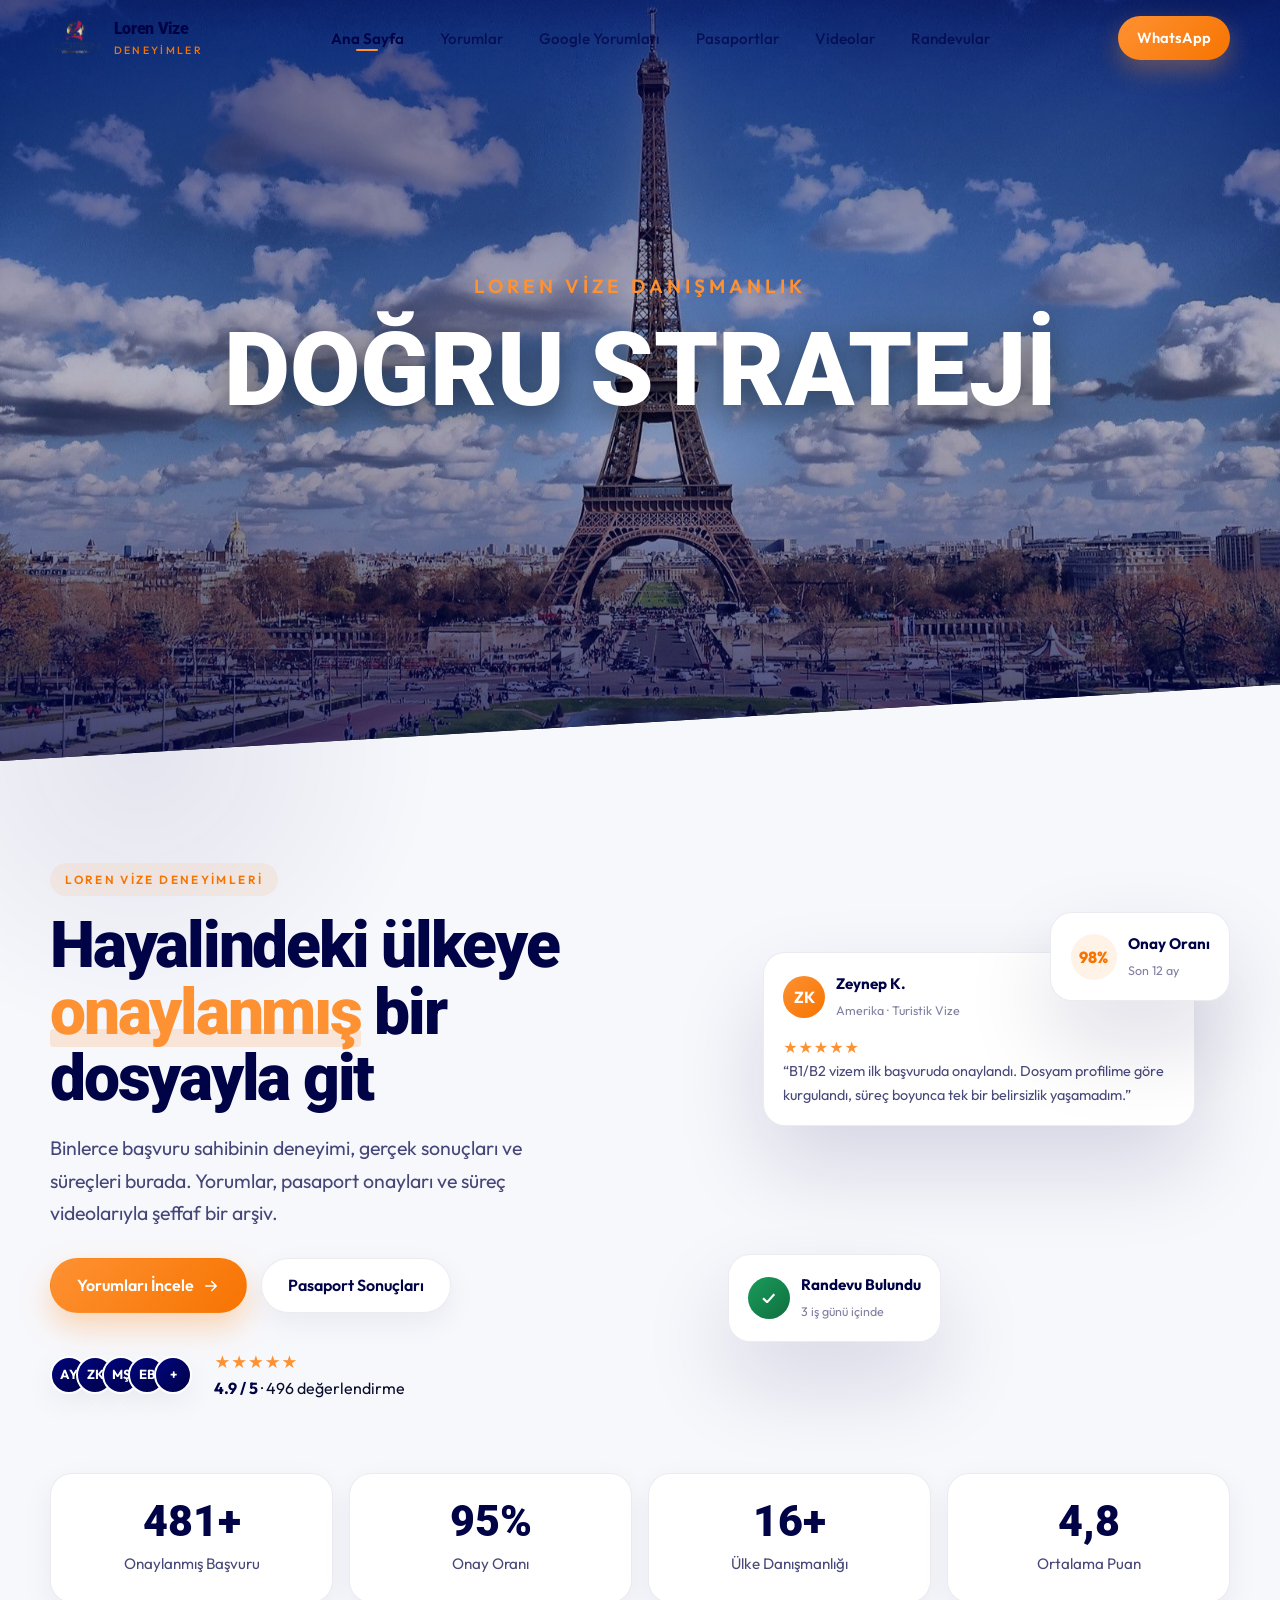
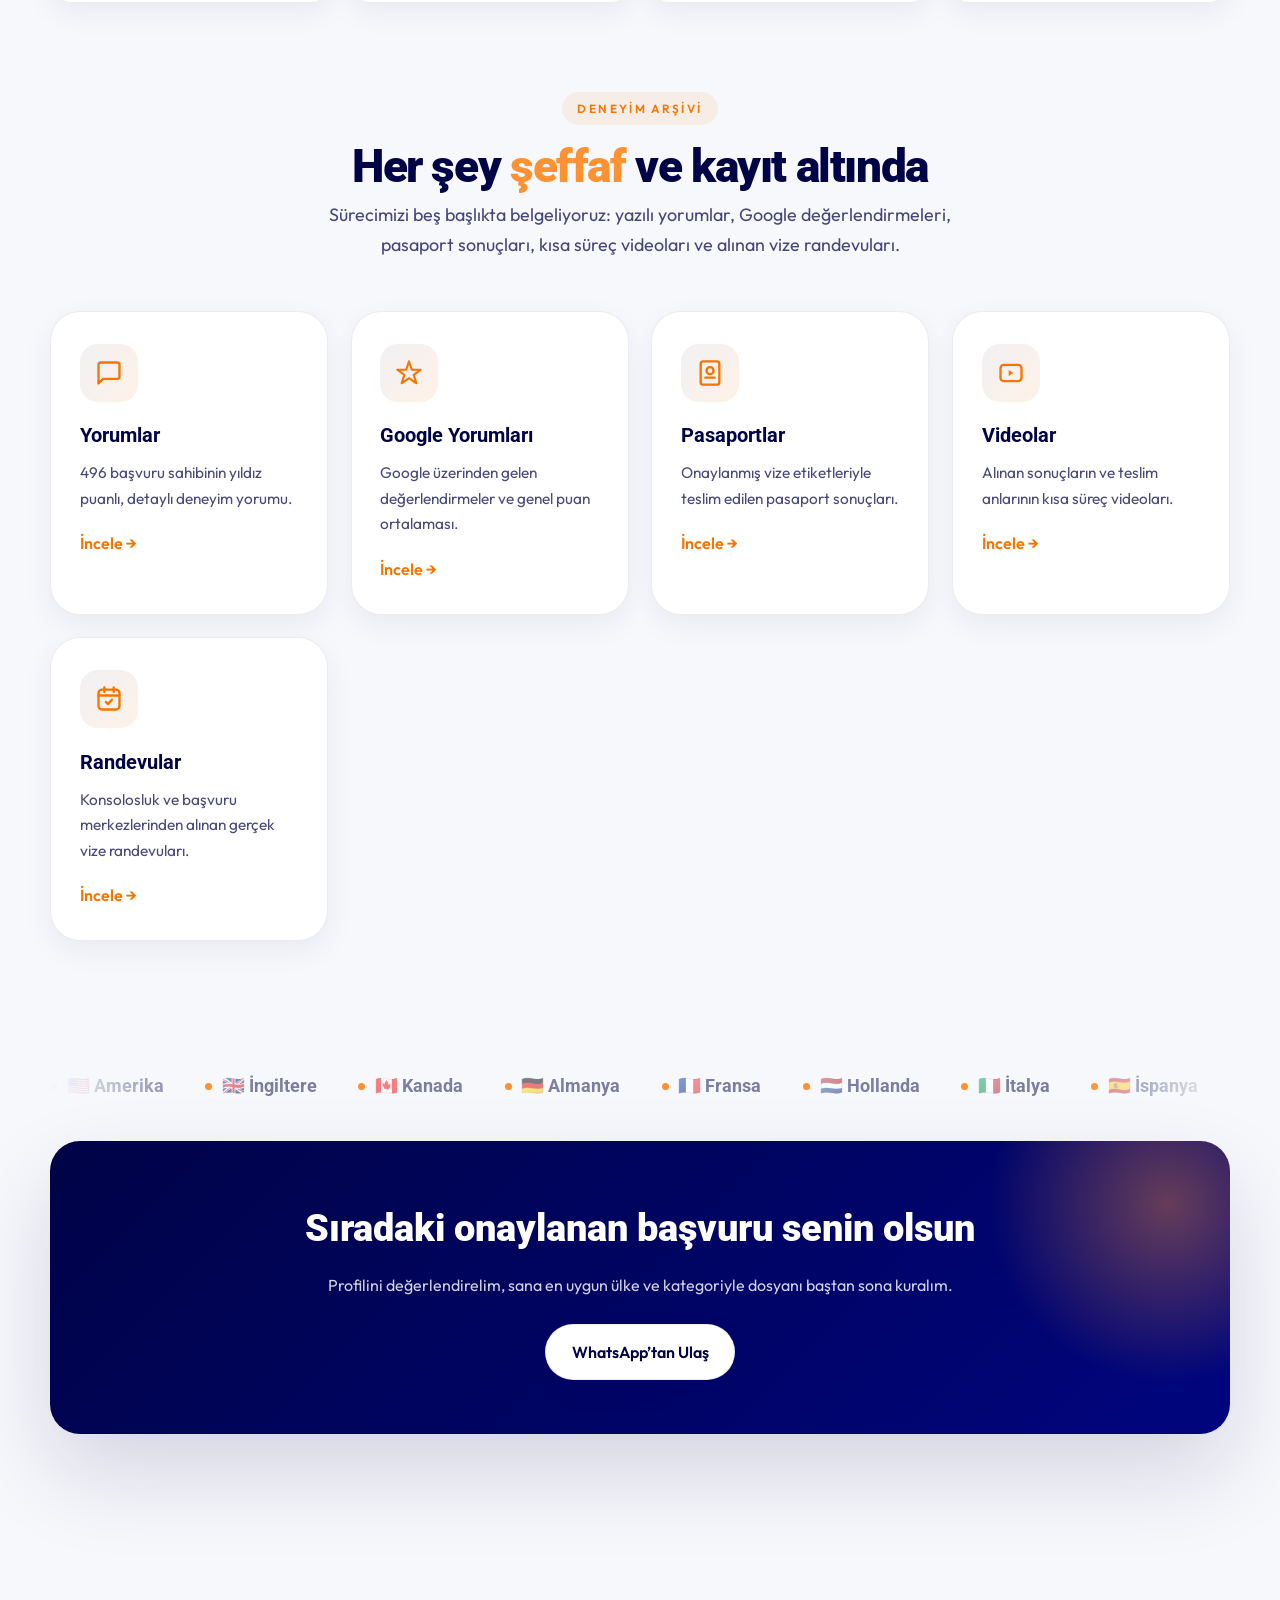
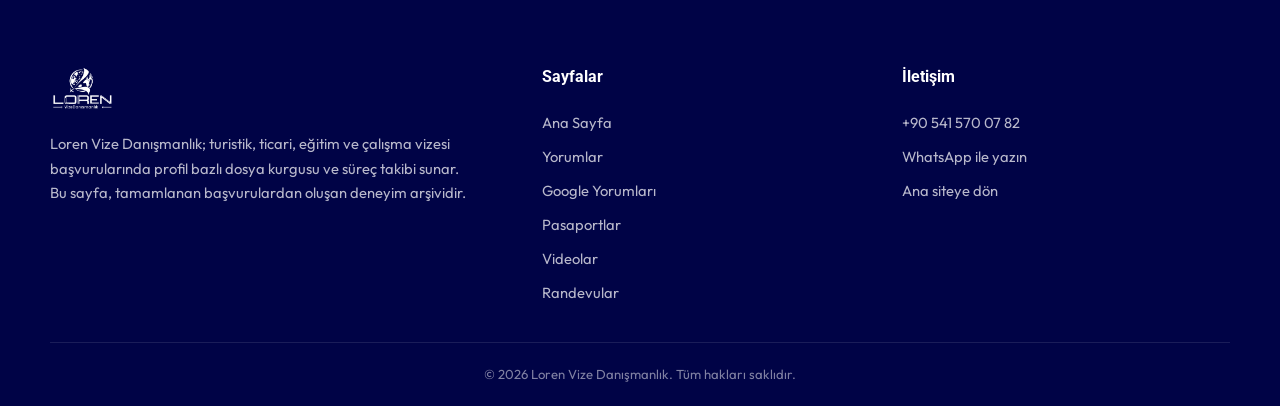
==== commit 85f2159c: "1" ====
--- a/deneyimler.html
+++ b/deneyimler.html
@@ -8,6 +8,7 @@
       name="description"
       content="Loren Vize Danışmanlık ile tamamlanan başarılı vize başvuruları, gerçek deneyimler, yorumlar, pasaport sonuçları ve süreç videoları."
     />
+    <link rel="canonical" href="https://www.xn--lorenvizedanmanlk-nvce92g.com/" />
     <link rel="icon" href="logo.png" />
     <link rel="preconnect" href="https://fonts.googleapis.com" />
     <link rel="preconnect" href="https://fonts.gstatic.com" crossorigin />
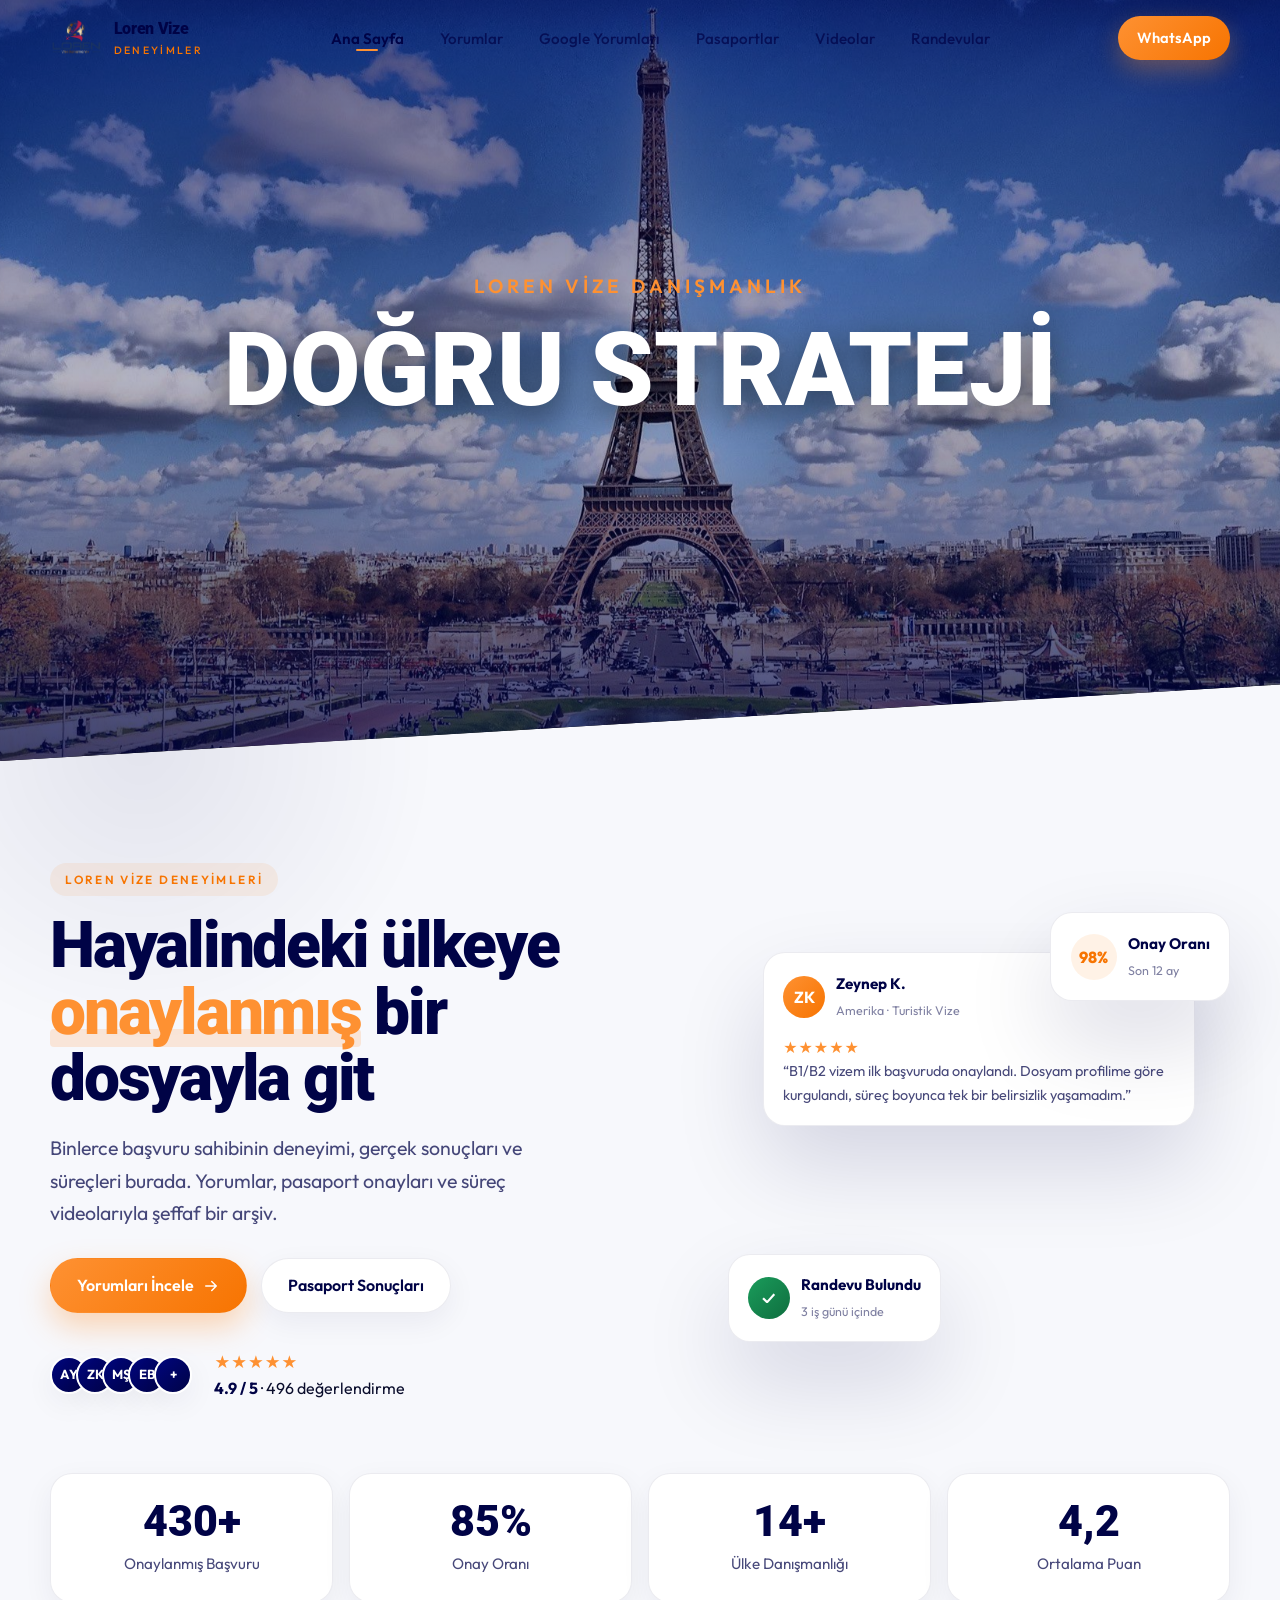
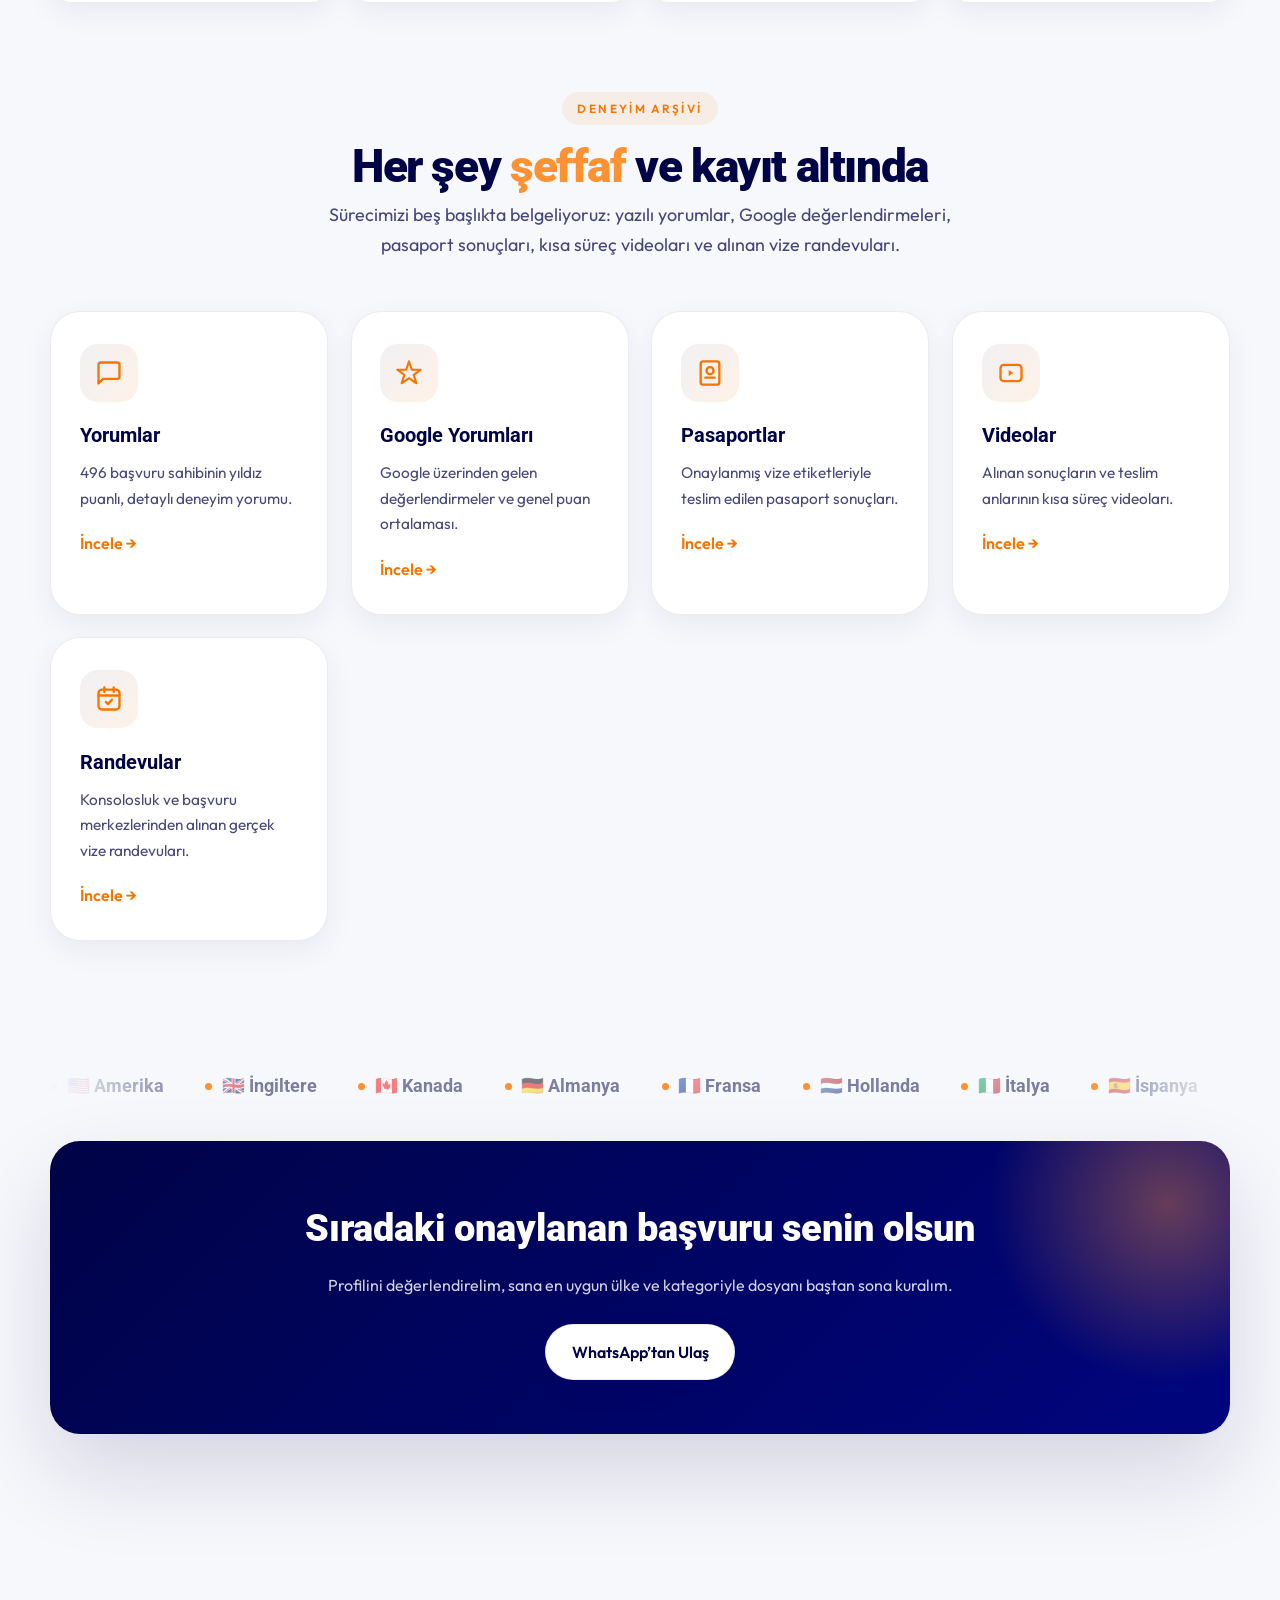
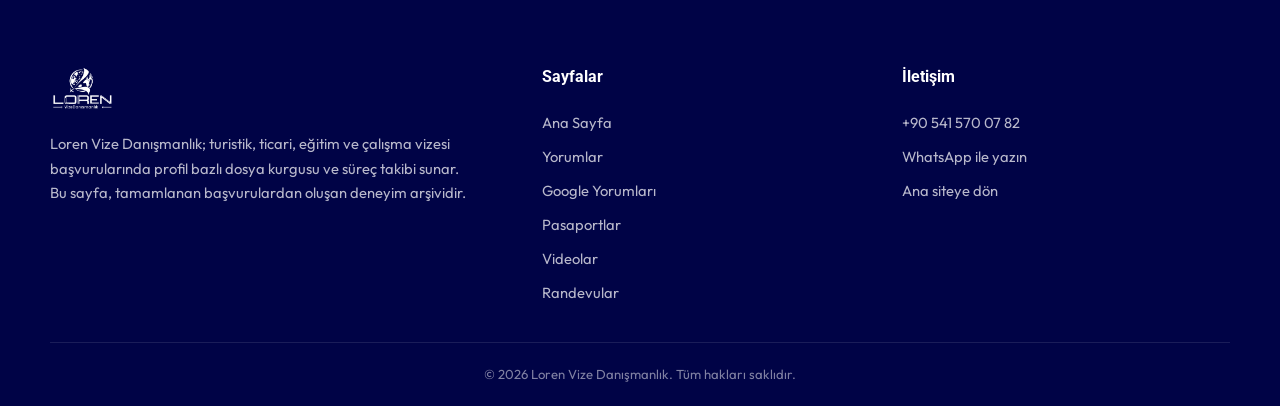
==== commit 9c5c2adb: "asdasdasd" ====
--- a/deneyimler.html
+++ b/deneyimler.html
@@ -3,242 +3,16 @@
   <head>
     <meta charset="UTF-8" />
     <meta name="viewport" content="width=device-width, initial-scale=1.0" />
-    <title>Loren Vize Deneyimler | Başarılı Vize Başvuruları</title>
-    <meta
-      name="description"
-      content="Loren Vize Danışmanlık ile tamamlanan başarılı vize başvuruları, gerçek deneyimler, yorumlar, pasaport sonuçları ve süreç videoları."
-    />
+    <title>Yonlendiriliyor | Loren Vize Danışmanlık</title>
+    <meta name="description" content="Loren Vize Danışmanlık ana sayfasına yönlendiriliyorsunuz." />
+    <meta name="robots" content="noindex,follow" />
     <link rel="canonical" href="https://www.xn--lorenvizedanmanlk-nvce92g.com/" />
-    <link rel="icon" href="logo.png" />
-    <link rel="preconnect" href="https://fonts.googleapis.com" />
-    <link rel="preconnect" href="https://fonts.gstatic.com" crossorigin />
-    <link
-      href="https://fonts.googleapis.com/css2?family=Outfit:wght@300;400;500;600;700&family=Roboto:wght@500;700;900&display=swap"
-      rel="stylesheet"
-    />
-    <link rel="stylesheet" href="assets/site.css" />
+    <meta http-equiv="refresh" content="0; url=index.html" />
+    <script>
+      window.location.replace("index.html");
+    </script>
   </head>
   <body>
-    <div id="header-mount"></div>
-
-    <main>
-      <!-- 3D PARALLAX HERO -->
-      <section class="hero-parallax-container" id="hero-container">
-        <!-- Arka plan katmanı (z-1): çapraz geçişli görseller -->
-        <div class="parallax-layer bg-layer" id="bg-layer">
-          <img class="bg-slide active" src="assets/hero/bg1.jpg" alt="" onerror="this.style.display='none'" />
-          <img class="bg-slide" src="assets/hero/bg2.jpg" alt="" onerror="this.style.display='none'" />
-          <img class="bg-slide" src="assets/hero/bg3.jpg" alt="" onerror="this.style.display='none'" />
-          <div class="bg-overlay"></div>
-        </div>
-
-        <!-- Yazı katmanı (z-2): ortalanmış, değişen başlık -->
-        <div class="parallax-layer text-layer" id="text-layer">
-          <div class="text-wrapper">
-            <span class="eyebrow-text">Loren Vize Danışmanlık</span>
-            <h1 class="main-title" id="rotating-text">DOĞRU STRATEJİ</h1>
-          </div>
-        </div>
-
-        <!-- Ön plan katmanı (z-3): şeffaf PNG, alta yaslı -->
-        <div class="parallax-layer fg-layer" id="fg-layer">
-          <img src="assets/hero/people.png" alt="" onerror="this.style.display='none'" />
-        </div>
-      </section>
-
-      <!-- HERO -->
-      <section class="hero">
-        <div class="container">
-          <div class="hero-grid">
-            <div class="hero-copy">
-              <span class="eyebrow" data-reveal>Loren Vize Deneyimleri</span>
-              <h1 data-reveal data-delay="1">
-                Hayalindeki ülkeye <em>onaylanmış</em> bir dosyayla git
-              </h1>
-              <p class="lead" data-reveal data-delay="2">
-                Binlerce başvuru sahibinin deneyimi, gerçek sonuçları ve
-                süreçleri burada. Yorumlar, pasaport onayları ve süreç
-                videolarıyla şeffaf bir arşiv.
-              </p>
-              <div class="hero-actions" data-reveal data-delay="3">
-                <a class="btn btn-primary" href="yorumlar.html">
-                  Yorumları İncele
-                  <svg width="18" height="18" viewBox="0 0 24 24" fill="none">
-                    <path d="M5 12h14M13 6l6 6-6 6" stroke="currentColor" stroke-width="2" stroke-linecap="round" stroke-linejoin="round"/>
-                  </svg>
-                </a>
-                <a class="btn btn-ghost" href="pasaportlar.html">Pasaport Sonuçları</a>
-              </div>
-              <div class="hero-trust" data-reveal data-delay="4">
-                <div class="avatars">
-                  <span>AY</span><span>ZK</span><span>MŞ</span><span>EB</span><span>+</span>
-                </div>
-                <div>
-                  <span class="stars">★★★★★</span>
-                  <div><strong>4.9 / 5</strong> · 496 değerlendirme</div>
-                </div>
-              </div>
-            </div>
-
-            <div class="hero-visual" data-reveal data-delay="2">
-              <div class="float-card float-card--main">
-                <div class="rev-top">
-                  <div class="ava">ZK</div>
-                  <div class="who">
-                    <b>Zeynep K.</b>
-                    <small>Amerika · Turistik Vize</small>
-                  </div>
-                </div>
-                <span class="stars">★★★★★</span>
-                <p>“B1/B2 vizem ilk başvuruda onaylandı. Dosyam profilime göre kurgulandı, süreç boyunca tek bir belirsizlik yaşamadım.”</p>
-              </div>
-              <div class="float-card float-card--badge">
-                <div class="badge-ring">98%</div>
-                <div class="who"><b>Onay Oranı</b><small>Son 12 ay</small></div>
-              </div>
-              <div class="float-card float-card--mini">
-                <div class="ava" style="background:linear-gradient(135deg,#1a9c5b,#0f6e3f)">✓</div>
-                <div class="who"><b>Randevu Bulundu</b><small>3 iş günü içinde</small></div>
-              </div>
-            </div>
-          </div>
-        </div>
-      </section>
-
-      <!-- STATS -->
-      <section class="section" style="padding-top:0">
-        <div class="container">
-          <div class="stats">
-            <div class="stat-card" data-reveal>
-              <div class="stat-num" data-count="496" data-suffix="+">0</div>
-              <div class="stat-label">Onaylanmış Başvuru</div>
-            </div>
-            <div class="stat-card" data-reveal data-delay="1">
-              <div class="stat-num" data-count="98" data-suffix="%">0</div>
-              <div class="stat-label">Onay Oranı</div>
-            </div>
-            <div class="stat-card" data-reveal data-delay="2">
-              <div class="stat-num" data-count="16" data-suffix="+">0</div>
-              <div class="stat-label">Ülke Danışmanlığı</div>
-            </div>
-            <div class="stat-card" data-reveal data-delay="3">
-              <div class="stat-num" data-count="4.9" data-decimals="1">0</div>
-              <div class="stat-label">Ortalama Puan</div>
-            </div>
-          </div>
-        </div>
-      </section>
-
-      <!-- QUICK LINKS -->
-      <section class="section" style="padding-top:0">
-        <div class="container">
-          <div class="section-head">
-            <span class="eyebrow" data-reveal>Deneyim Arşivi</span>
-            <h2 class="section-title" data-reveal data-delay="1">
-              Her şey <em>şeffaf</em> ve kayıt altında
-            </h2>
-            <p class="section-sub" data-reveal data-delay="2">
-              Sürecimizi beş başlıkta belgeliyoruz: yazılı yorumlar, Google
-              değerlendirmeleri, pasaport sonuçları, kısa süreç videoları ve
-              alınan vize randevuları.
-            </p>
-          </div>
-
-          <div class="cards">
-            <a class="feature-card" href="yorumlar.html" data-reveal>
-              <div class="feature-icon">
-                <svg viewBox="0 0 24 24" fill="none"><path d="M21 15a2 2 0 0 1-2 2H7l-4 4V5a2 2 0 0 1 2-2h14a2 2 0 0 1 2 2z" stroke="currentColor" stroke-width="2" stroke-linecap="round" stroke-linejoin="round"/></svg>
-              </div>
-              <h3>Yorumlar</h3>
-              <p>496 başvuru sahibinin yıldız puanlı, detaylı deneyim yorumu.</p>
-              <span class="feature-link">İncele →</span>
-            </a>
-            <a class="feature-card" href="google-yorumlari.html" data-reveal data-delay="1">
-              <div class="feature-icon">
-                <svg viewBox="0 0 24 24" fill="none"><path d="M12 2l2.4 7.2H22l-6 4.4 2.3 7.2L12 16.4 5.7 20.8 8 13.6 2 9.2h7.6z" stroke="currentColor" stroke-width="1.8" stroke-linejoin="round"/></svg>
-              </div>
-              <h3>Google Yorumları</h3>
-              <p>Google üzerinden gelen değerlendirmeler ve genel puan ortalaması.</p>
-              <span class="feature-link">İncele →</span>
-            </a>
-            <a class="feature-card" href="pasaportlar.html" data-reveal data-delay="2">
-              <div class="feature-icon">
-                <svg viewBox="0 0 24 24" fill="none"><path d="M4 4a2 2 0 0 1 2-2h12a2 2 0 0 1 2 2v16a2 2 0 0 1-2 2H6a2 2 0 0 1-2-2z" stroke="currentColor" stroke-width="2"/><circle cx="12" cy="10" r="3" stroke="currentColor" stroke-width="2"/><path d="M8 16h8" stroke="currentColor" stroke-width="2" stroke-linecap="round"/></svg>
-              </div>
-              <h3>Pasaportlar</h3>
-              <p>Onaylanmış vize etiketleriyle teslim edilen pasaport sonuçları.</p>
-              <span class="feature-link">İncele →</span>
-            </a>
-            <a class="feature-card" href="videolar.html" data-reveal data-delay="3">
-              <div class="feature-icon">
-                <svg viewBox="0 0 24 24" fill="none"><rect x="3" y="5" width="18" height="14" rx="3" stroke="currentColor" stroke-width="2"/><path d="M10 9.5v5l4-2.5z" fill="currentColor"/></svg>
-              </div>
-              <h3>Videolar</h3>
-              <p>Alınan sonuçların ve teslim anlarının kısa süreç videoları.</p>
-              <span class="feature-link">İncele →</span>
-            </a>
-            <a class="feature-card" href="randevular.html" data-reveal data-delay="4">
-              <div class="feature-icon">
-                <svg viewBox="0 0 24 24" fill="none"><rect x="3" y="4" width="18" height="17" rx="3" stroke="currentColor" stroke-width="2"/><path d="M3 9h18M8 2v4M16 2v4" stroke="currentColor" stroke-width="2" stroke-linecap="round"/><path d="M9.3 14.6l1.8 1.8 3.4-3.8" stroke="currentColor" stroke-width="2" stroke-linecap="round" stroke-linejoin="round"/></svg>
-              </div>
-              <h3>Randevular</h3>
-              <p>Konsolosluk ve başvuru merkezlerinden alınan gerçek vize randevuları.</p>
-              <span class="feature-link">İncele →</span>
-            </a>
-          </div>
-        </div>
-      </section>
-
-      <!-- MARQUEE -->
-      <section class="section" style="padding-block:clamp(1.5rem,4vw,2.5rem)">
-        <div class="container">
-          <div class="marquee" data-reveal>
-            <div class="marquee-track" id="countryMarquee"></div>
-          </div>
-        </div>
-      </section>
-
-      <!-- CTA -->
-      <section class="section" style="padding-top:0">
-        <div class="container">
-          <div class="cta-band" data-reveal>
-            <h2>Sıradaki onaylanan başvuru senin olsun</h2>
-            <p>
-              Profilini değerlendirelim, sana en uygun ülke ve kategoriyle
-              dosyanı baştan sona kuralım.
-            </p>
-            <a class="btn btn-ghost" id="ctaWhats" href="#" target="_blank" rel="noreferrer">
-              WhatsApp’tan Ulaş
-            </a>
-          </div>
-        </div>
-      </section>
-    </main>
-
-    <div id="footer-mount"></div>
-
-    <script src="assets/site.js"></script>
-    <script>
-      document.addEventListener("loren:ready", function () {
-        var cta = document.getElementById("ctaWhats");
-        if (cta) cta.href = window.LorenUtil.whatsapp;
-        var countries = [
-          "🇺🇸 Amerika", "🇬🇧 İngiltere", "🇨🇦 Kanada", "🇩🇪 Almanya",
-          "🇫🇷 Fransa", "🇳🇱 Hollanda", "🇮🇹 İtalya", "🇪🇸 İspanya",
-          "🇪🇺 Schengen", "🇦🇪 Dubai", "🇨🇭 İsviçre", "🇬🇷 Yunanistan",
-          "🇦🇹 Avusturya", "🇧🇪 Belçika", "🇯🇵 Japonya",
-        ];
-        var track = document.getElementById("countryMarquee");
-        if (track) {
-          var html = countries
-            .concat(countries)
-            .map(function (c) {
-              return "<span>" + c + "</span>";
-            })
-            .join("");
-          track.innerHTML = html;
-        }
-      });
-    </script>
+    <p>Yonlendiriliyor. Devam etmezse <a href="index.html">ana sayfayi acin</a>.</p>
   </body>
 </html>
